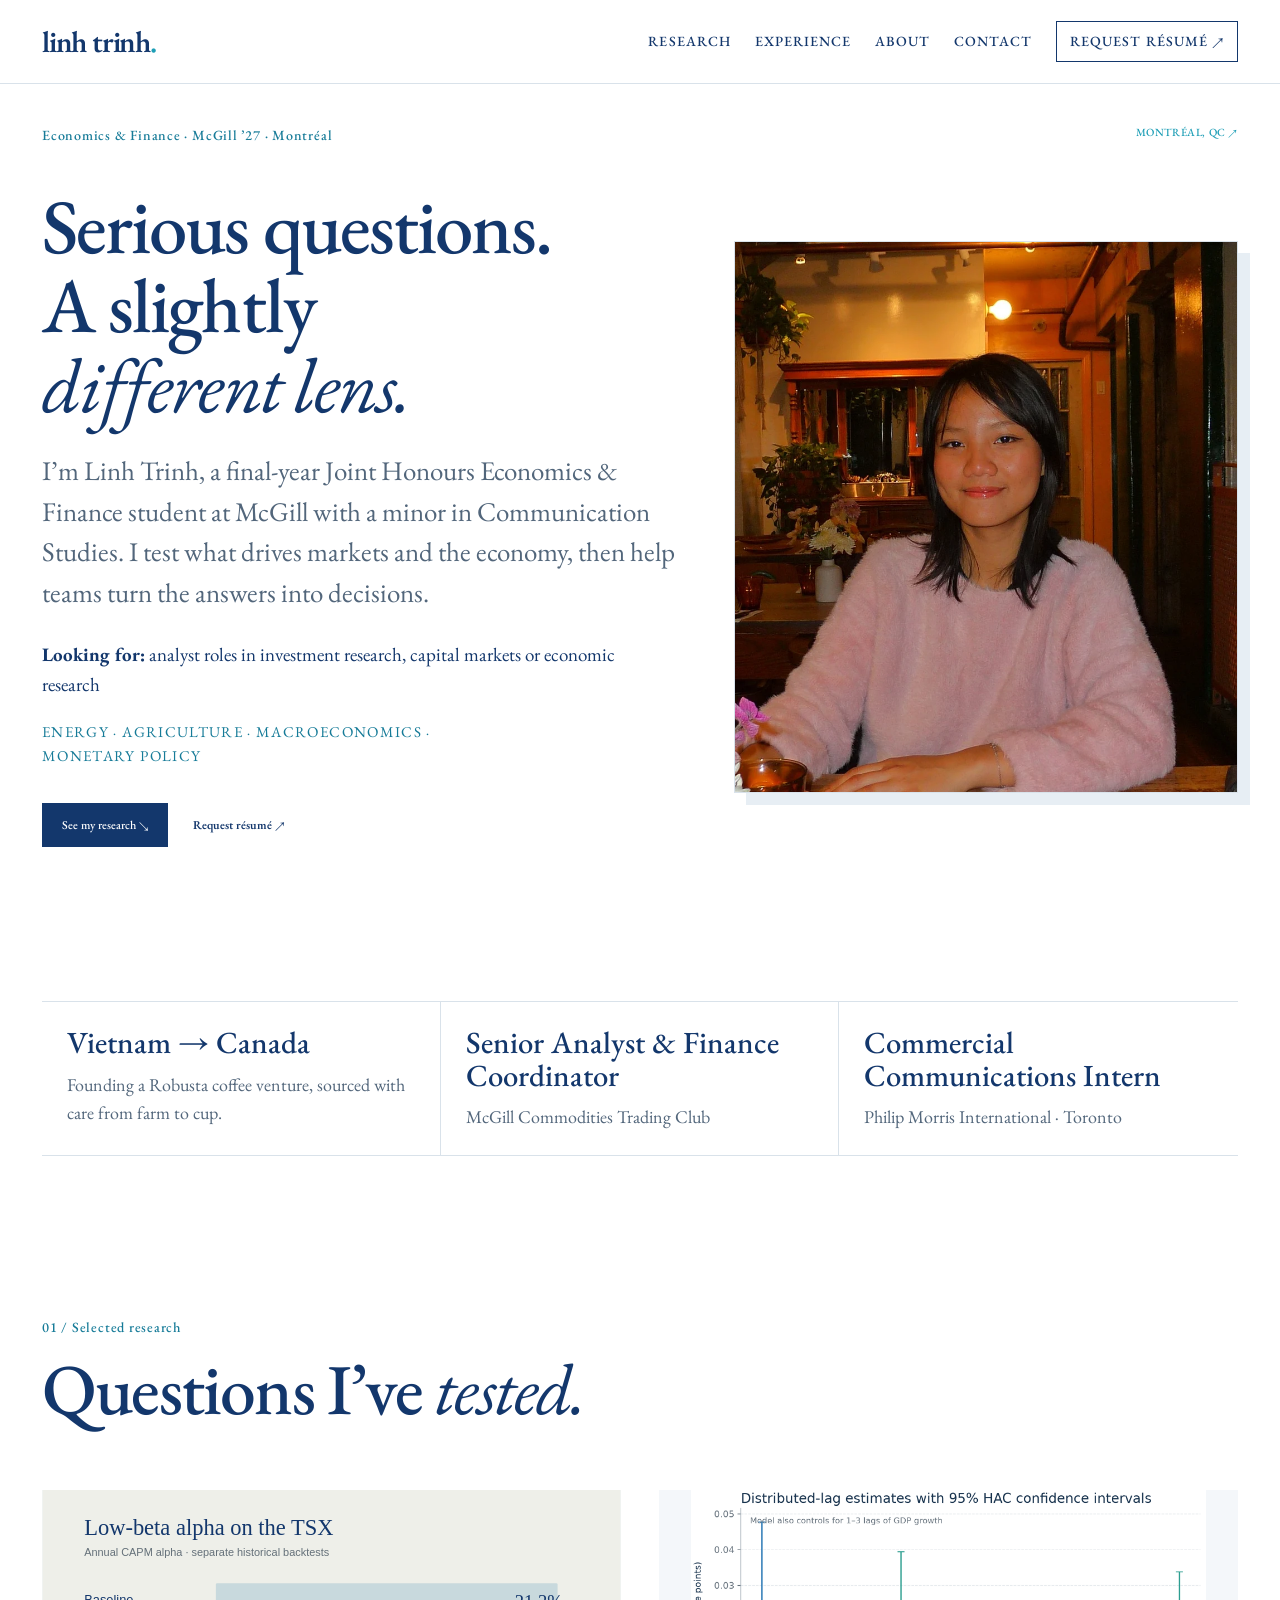
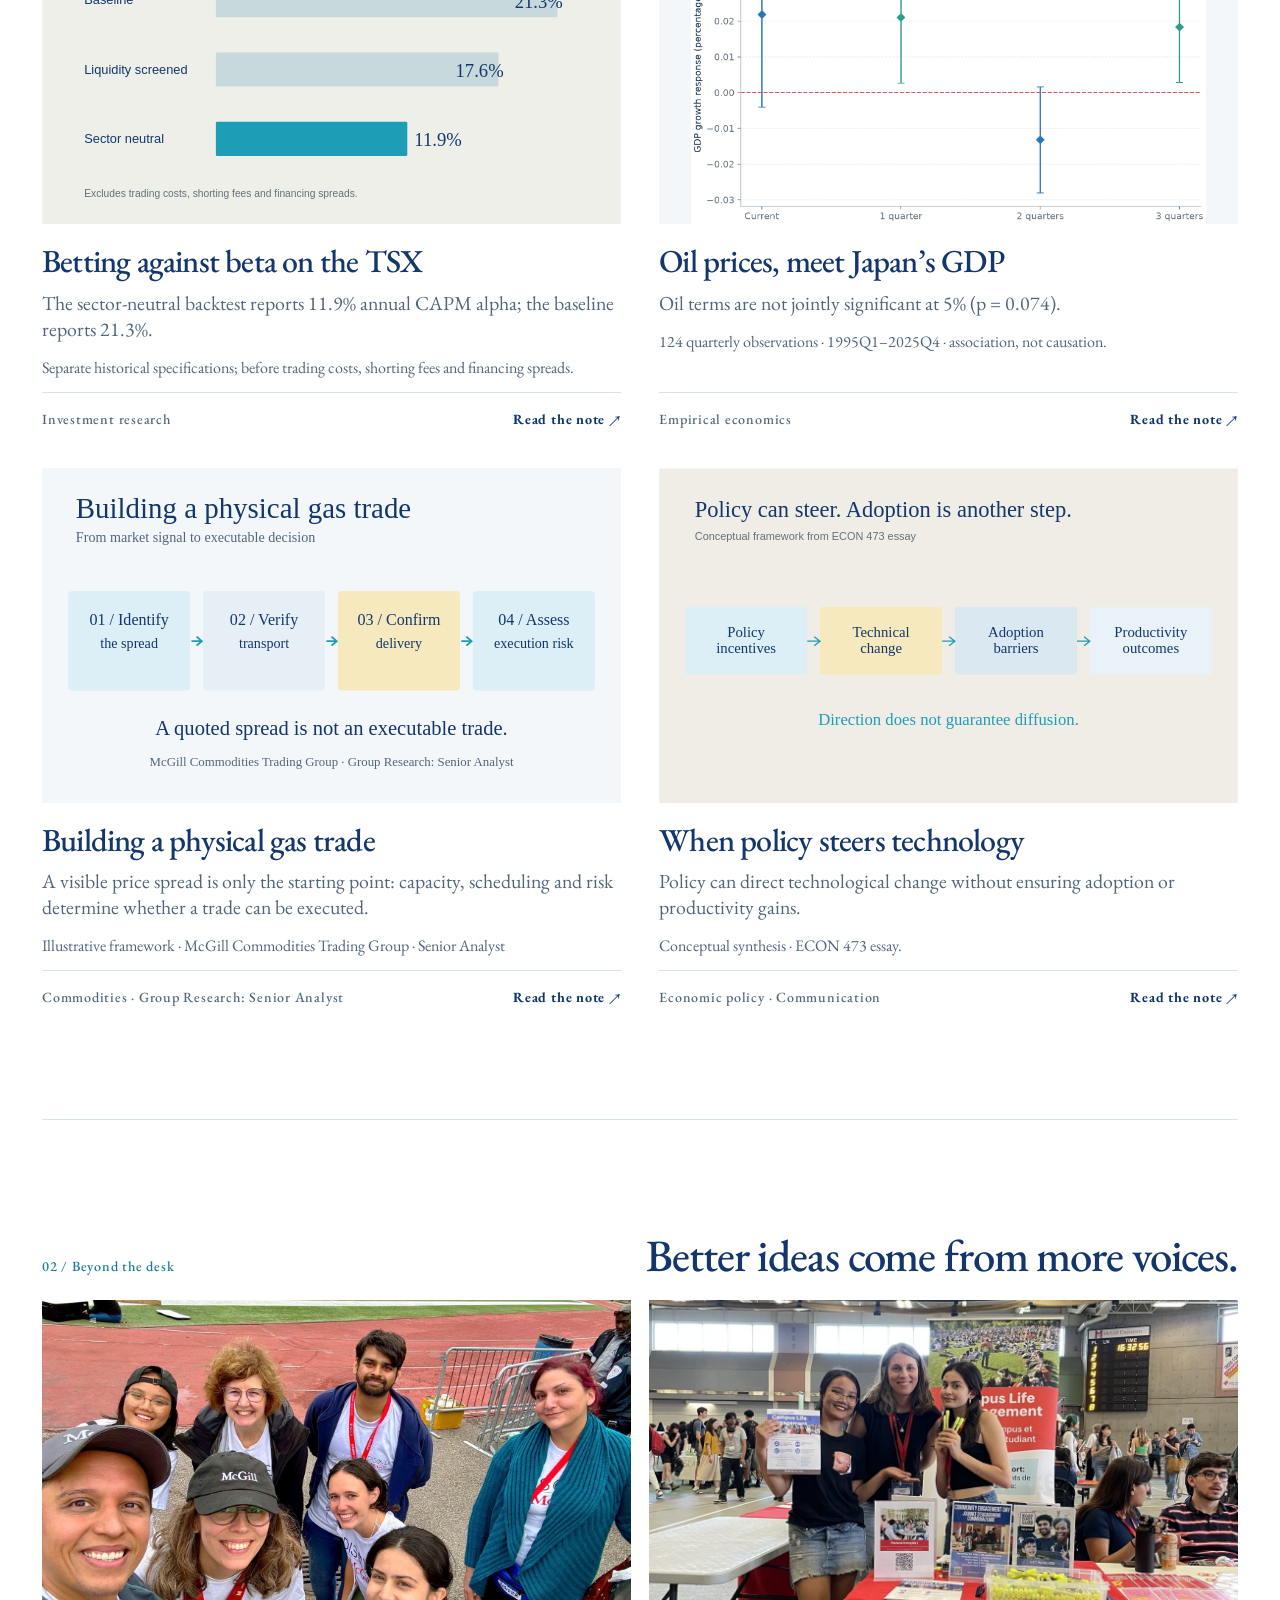
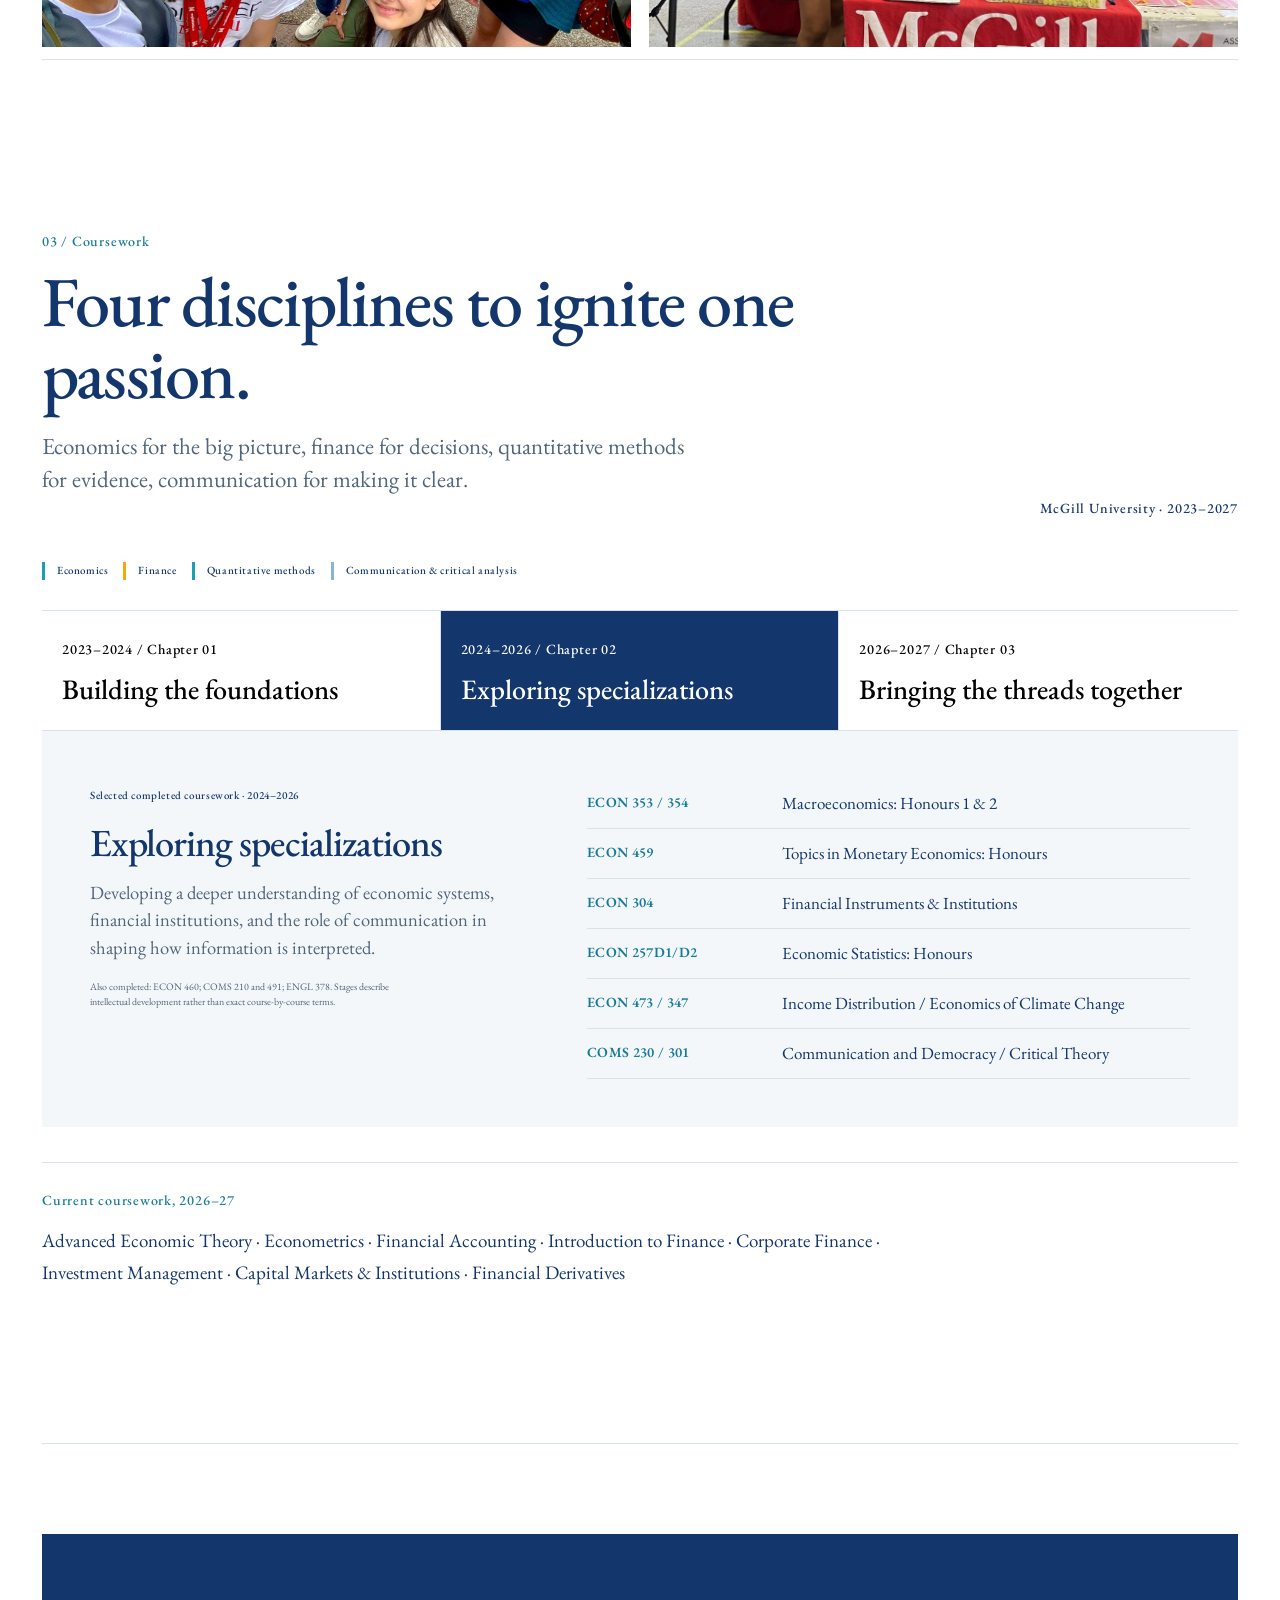
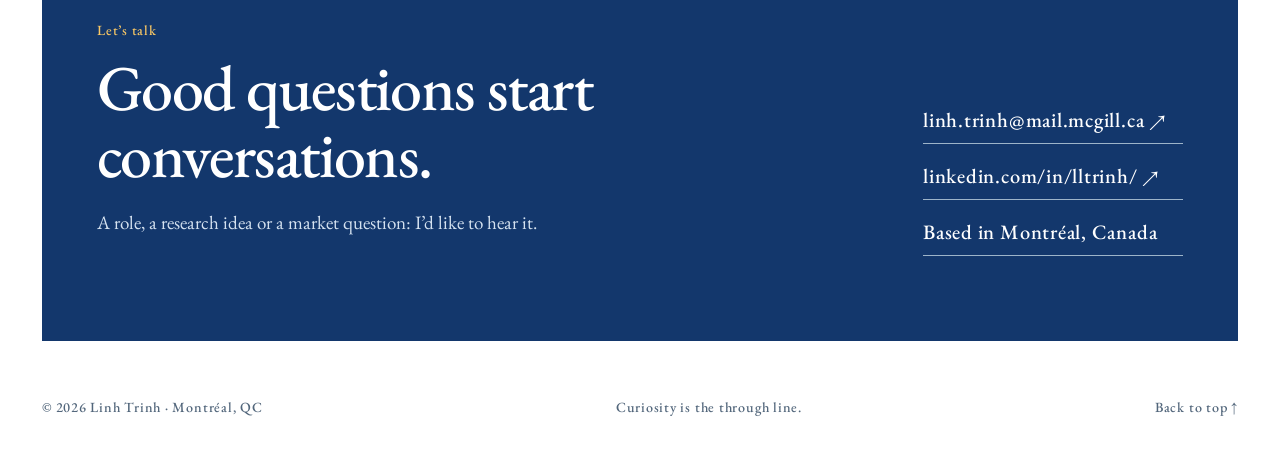
==== index.html @ ffd3d834 "Add files via upload" ====
<!DOCTYPE html>

<html lang="en"><head><link href="https://fonts.googleapis.com" rel="preconnect"/><link crossorigin="" href="https://fonts.gstatic.com" rel="preconnect"/><link href="https://fonts.googleapis.com/css2?family=EB+Garamond:ital,wght@0,400;0,500;0,600;0,700;1,400;1,500;1,600&amp;display=swap" rel="stylesheet"/><meta charset="utf-8"/><meta content="width=device-width,initial-scale=1" name="viewport"/><title>Economics, finance &amp; a different lens · Linh Trinh</title><meta content="Linh Trinh’s research fieldbook: economics, investment research, quantitative analysis, and communication. McGill University, Montréal." name="description"/><meta content="#ffffff" name="theme-color"/><meta content="Economics, finance &amp; a different lens · Linh Trinh" property="og:title"/><meta content="Linh Trinh’s research fieldbook: economics, investment research, quantitative analysis, and communication. McGill University, Montréal." property="og:description"/><meta content="website" property="og:type"/><link href="assets/favicon.svg" rel="icon" type="image/svg+xml"/><link href="style.css" rel="stylesheet"/><script defer="" src="app.js"></script></head><body><a class="skip" href="#main">Skip to content</a><header class="site-header"><nav aria-label="Main navigation" class="wrap nav"><a aria-label="Linh Trinh home" class="wordmark" href="./">linh trinh<span></span></a><button aria-controls="navlinks" aria-expanded="false" class="menu-toggle">Menu +</button><div class="navlinks" id="navlinks"><a href="#research">Research</a><a href="#people">Experience</a><a href="#coursework">About</a><a href="#contact">Contact</a><a class="nav-resume" href="mailto:linh.trinh@mail.mcgill.ca?subject=Resume%20request">Request résumé ↗</a></div></nav></header><main id="main"><section aria-labelledby="hero-title" class="wrap hero"><div class="hero-topline"><span class="eyebrow">Economics &amp; Finance · McGill ’27 · Montréal</span><span class="place">MONTRÉAL, QC ↗</span></div><div class="hero-grid"><div><h1 id="hero-title">Serious questions.<br/>A slightly<br/><em>different lens.</em></h1><p class="hero-copy">I’m Linh Trinh, a final-year Joint Honours Economics &amp; Finance student at McGill with a minor in Communication Studies. I test what drives markets and the economy, then help teams turn the answers into decisions.</p><p class="hero-target"><strong>Looking for:</strong> analyst roles in investment research, capital markets or economic research</p><p class="hero-focus">Energy · Agriculture · Macroeconomics · Monetary policy</p><div class="hero-actions"><a class="button" href="#research">See my research ↘</a><a class="text-link" href="mailto:linh.trinh@mail.mcgill.ca?subject=Resume%20request">Request résumé ↗</a></div></div><div aria-label="Portrait photograph of Linh Trinh" class="hero-right"><img alt="Linh Trinh seated in a warmly lit café" decoding="async" loading="eager" src="assets/linh-portrait.webp"/></div></div></section><section aria-label="Selected highlights" class="wrap proof-strip"><div><strong>Vietnam → Canada</strong><span>Founding a Robusta coffee venture, sourced with care from farm to cup.</span></div><div><strong>Senior Analyst &amp; Finance Coordinator</strong><span>McGill Commodities Trading Club</span></div><div><strong>Commercial Communications Intern</strong><span>Philip Morris International · Toronto</span></div></section>
<section aria-labelledby="research-title" class="wrap section" id="research"><div class="section-heading"><div><p class="section-number">01 / Selected research</p><h2 id="research-title">Questions I’ve <em>tested.</em></h2></div></div><div class="research-grid"><article class="research-card"><div class="card-art art-beta"><img alt="Betting against beta on the TSX — visual research summary" loading="lazy" src="assets/beta-summary.svg"/></div><div class="card-body"><h3>Betting against beta on the TSX</h3><p>The sector-neutral backtest reports 11.9% annual CAPM alpha; the baseline reports 21.3%.</p><p class="card-disclaimer">Separate historical specifications; before trading costs, shorting fees and financing spreads.</p><div class="card-bottom"><span>Investment research</span><a aria-label="Read the note: Betting against beta on the TSX" href="research/betting-against-beta.html">Read the note ↗</a></div></div></article><article class="research-card"><div class="card-art art-oil"><img alt="Oil prices, meet Japan’s GDP — visual research summary" loading="lazy" src="assets/oil-lag-coefficients.png"/></div><div class="card-body"><h3>Oil prices, meet Japan’s GDP</h3><p>Oil terms are not jointly significant at 5% (p = 0.074).</p><p class="card-disclaimer">124 quarterly observations · 1995Q1–2025Q4 · association, not causation.</p><div class="card-bottom"><span>Empirical economics</span><a aria-label="Read the note: Oil prices, meet Japan’s GDP" href="research/oil-and-japan.html">Read the note ↗</a></div></div></article><article class="research-card"><div class="card-art art-gas"><img alt="Anonymized workflow for evaluating a physical natural gas trade, without disclosing trading locations" loading="lazy" src="assets/gas-summary.svg"/></div><div class="card-body"><h3>Building a physical gas trade</h3><p>A visible price spread is only the starting point: capacity, scheduling and risk determine whether a trade can be executed.</p><p class="card-disclaimer">Illustrative framework · McGill Commodities Trading Group · Senior Analyst</p><div class="card-bottom"><span>Commodities · Group Research: Senior Analyst</span><a aria-label="Read the note: The geography of a gas trade" href="research/natural-gas.html">Read the note ↗</a></div></div></article><article class="research-card"><div class="card-art art-policy"><img alt="When policy steers technology — visual research summary" loading="lazy" src="assets/policy-summary.svg"/></div><div class="card-body"><h3>When policy steers technology</h3><p>Policy can direct technological change without ensuring adoption or productivity gains.</p><p class="card-disclaimer">Conceptual synthesis · ECON 473 essay.</p><div class="card-bottom"><span>Economic policy · Communication</span><a aria-label="Read the note: When policy steers technology" href="research/policy-and-technology.html">Read the note ↗</a></div></div></article></div></section><section aria-label="Working with people" class="wrap people-section" id="people"><div class="people-heading"><span class="section-number">02 / Beyond the desk</span><h2>Better ideas come from more voices.</h2></div><div aria-label="Collaborative work photo gallery" class="people-photos"><figure class="photo-slot"><img alt="Group photo at a McGill outdoor community event" loading="lazy" onerror="this.style.display='none';this.nextElementSibling.style.display='flex'" src="assets/CLE_1.jpg"/><span class="photo-fallback">Add CLE_1.jpg</span><figcaption>McGill Orientation, with program directors, 2025–2026</figcaption></figure><figure class="photo-slot"><img alt="Team at a McGill campus life engagement booth" loading="lazy" onerror="this.style.display='none';this.nextElementSibling.style.display='flex'" src="assets/CLE_2.jpg"/><span class="photo-fallback">Add CLE_2.jpg</span><figcaption>Representatives for McGill Student Services, Fair, 2025–2026</figcaption></figure></div></section>
<section aria-labelledby="journey-title" class="wrap section journey" id="coursework"><div class="section-heading"><div><p class="section-number">03 / Coursework</p><h2 id="journey-title">Four disciplines to ignite one passion.</h2><p class="section-intro">Economics for the big picture, finance for decisions, quantitative methods for evidence, communication for making it clear.</p></div><span class="mono">McGill University · 2023–2027</span></div><div aria-label="Four subject categories" class="legend"><span>Economics</span><span>Finance</span><span>Quantitative methods</span><span>Communication &amp; critical analysis</span></div><div aria-label="Academic stages" class="timeline-tabs" role="tablist"><button aria-controls="stage-panel" aria-selected="false" class="stage-tab" data-stage="0" id="stage-0" role="tab" tabindex="-1"><span class="mono">2023–2024 / Chapter 01</span><strong>Building the foundations</strong></button><button aria-controls="stage-panel" aria-selected="true" class="stage-tab" data-stage="1" id="stage-1" role="tab" tabindex="0"><span class="mono">2024–2026 / Chapter 02</span><strong>Exploring specializations</strong></button><button aria-controls="stage-panel" aria-selected="false" class="stage-tab" data-stage="2" id="stage-2" role="tab" tabindex="-1"><span class="mono">2026–2027 / Chapter 03</span><strong>Bringing the threads together</strong></button></div><div aria-labelledby="stage-1" class="stage-panel" id="stage-panel" role="tabpanel" tabindex="0"></div><div class="current-coursework"><p class="section-number">Current coursework, 2026–27</p><p>Advanced Economic Theory · Econometrics · Financial Accounting · Introduction to Finance · Corporate Finance · Investment Management · Capital Markets &amp; Institutions · Financial Derivatives</p></div></section>
<section aria-labelledby="contact-title" class="wrap contact" id="contact"><p class="section-number">Let’s talk</p><div class="contact-grid"><div><h2 id="contact-title">Good questions start conversations.</h2><p>A role, a research idea or a market question: I’d like to hear it.</p></div><div class="contact-links"><a href="mailto:linh.trinh@mail.mcgill.ca">linh.trinh@mail.mcgill.ca ↗</a><a href="https://www.linkedin.com/in/lltrinh/" rel="noopener noreferrer" target="_blank">linkedin.com/in/lltrinh/ ↗</a><span class="location-note">Based in Montréal, Canada</span></div></div></section></main><footer class="wrap footer"><span>© 2026 Linh Trinh · Montréal, QC</span><span>Curiosity is the through line.</span><a href="#main">Back to top ↑</a></footer></body></html>
---- style.css ----
@import url('https://fonts.googleapis.com/css2?family=DM+Mono:wght@400;500&family=DM+Sans:wght@400;500;600;700&family=EB+Garamond:ital,wght@0,400;0,500;0,600;0,700;1,400;1,500&display=swap');
:root{--paper:#ffffff;--ink:#13376c;--rust:#1d9eb6;--muted:#52667b;--line:#d9e2ea;--serif:'EB Garamond',Georgia,serif;--sans:'DM Sans',Arial,sans-serif;--mono:'DM Mono',monospace}*{box-sizing:border-box}html{scroll-behavior:smooth}body{margin:0;background:var(--paper);color:var(--ink);font:19px/1.5 var(--serif)}a{color:inherit}button{font:inherit}button,a{ -webkit-tap-highlight-color:transparent}a:focus-visible,button:focus-visible{outline:3px solid var(--rust);outline-offset:4px}h1,h2,h3,p{margin-top:0}h1,h2,h3{font-family:var(--serif);font-weight:500;line-height:1.04;letter-spacing:-.025em}h1{font-size:clamp(4.2rem,8vw,8.8rem);margin-bottom:25px}h2{font-size:clamp(3rem,5.6vw,5.8rem);margin-bottom:20px}h3{font-size:clamp(1.65rem,2.6vw,2.45rem)}em{font-weight:400}p{max-width:68ch}.wrap{width:min(1250px,calc(100% - 84px));margin-inline:auto}.skip,.sr-only{position:absolute;width:1px;height:1px;overflow:hidden;clip:rect(0,0,0,0);white-space:nowrap}.skip:focus{position:fixed;top:10px;left:10px;width:auto;height:auto;clip:auto;z-index:100;background:white;padding:10px}.site-header{border-bottom:1px solid var(--line);position:relative;z-index:10;background:var(--paper)}.nav{display:flex;justify-content:space-between;align-items:center;min-height:83px;gap:20px}.wordmark{text-decoration:none;font:600 30px var(--serif);letter-spacing:-.04em;white-space:nowrap}.wordmark span:after{content:'.';color:var(--rust)}.navlinks{display:flex;align-items:center;gap:24px}.navlinks a,.menu-toggle,.nav-resume{font:500 11px/1.4 var(--sans);text-decoration:none;letter-spacing:.075em;text-transform:uppercase}.navlinks a:hover,.text-link:hover,.card-bottom a:hover{color:var(--rust)}.nav-resume{border:1px solid var(--ink);padding:10px 13px}.menu-toggle{display:none;border:0;background:none;cursor:pointer}.hero{padding-top:40px}.hero-topline,.subject-strip,.sheet-head,.sheet-foot,.card-bottom,.section-heading,.contact-grid,.footer{display:flex;justify-content:space-between;gap:25px}.hero-topline,.subject-strip,.eyebrow,.place,.section-number,.mono,.margin-note,.annotation,.sheet-head,.sheet-foot,.card-number,.tag,.card-bottom,.filter,.status,.course-code,.legend,.experience-item time,.role,.interest-list,.contact-links,.footer,.small{font:500 11px/1.6 var(--sans);letter-spacing:.055em}.eyebrow,.place,.section-number,.tag{color:var(--rust)}.live-dot{display:inline-block;width:7px;height:7px;border-radius:50%;background:var(--rust);margin-right:7px}.hero-grid{display:grid;grid-template-columns:1.1fr .9fr;gap:6%;align-items:center;min-height:620px;padding:40px 0 65px}.hero-copy{font-size:clamp(21px,2.3vw,27px);max-width:520px;color:var(--muted)}.hero-copy strong{color:var(--ink);font-weight:600}.hero-actions{display:flex;gap:25px;align-items:center;flex-wrap:wrap;margin-top:35px}.button{display:inline-flex;align-items:center;gap:25px;padding:13px 19px;background:var(--ink);color:white;text-decoration:none;font:500 12px var(--sans);border:1px solid var(--ink)}.button:hover{background:var(--rust);border-color:var(--rust)}.text-link{font:600 12px var(--sans);text-decoration:none}.hero-art{position:relative;min-height:480px;padding:65px 15px 20px}.graph-paper{position:absolute;inset:10px 0;background-image:linear-gradient(#13376c10 1px,transparent 1px),linear-gradient(90deg,#13376c10 1px,transparent 1px);background-size:24px 24px;transform:rotate(-2deg)}.field-sheet{position:relative;background:#f4f7fa;border:1px solid var(--ink);box-shadow:14px 16px 0 #d9e2ea;padding:25px 25px 10px;transform:rotate(2deg)}.field-sheet h2{font-size:clamp(2.5rem,4vw,4.8rem);margin:28px 0 12px}.field-sheet h2 sup{color:var(--rust)}.field-sheet svg{width:100%;height:auto}.sheet-foot{margin-top:12px;border-top:1px solid var(--line);padding-top:12px;font-size:9px}.annotation{position:absolute;top:13px;left:3%;color:var(--rust);transform:rotate(-7deg)}.circle-note{position:absolute;bottom:0;right:-16px;width:105px;height:105px;border:1px solid var(--rust);border-radius:50%;display:grid;place-items:center;text-align:center;transform:rotate(12deg);font:italic 16px/1.1 var(--serif);background:var(--paper)}.star{position:absolute;top:26px;right:10px;color:var(--rust);font-size:35px}.subject-strip{border-top:1px solid var(--line);border-bottom:1px solid var(--line);padding:18px 0;flex-wrap:wrap;text-transform:uppercase;color:var(--muted)}.section{padding-top:120px;padding-bottom:110px;border-bottom:1px solid var(--line);scroll-margin-top:40px}.section-heading{align-items:end;margin-bottom:43px}.section-intro{font-size:23px;color:var(--muted)}.margin-note{font-style:italic;transform:rotate(-5deg);color:var(--rust);align-self:center}.filters{display:flex;gap:10px;flex-wrap:wrap;margin:0 0 30px}.filter{border:1px solid var(--line);background:transparent;padding:9px 13px;cursor:pointer;color:var(--ink)}.filter[aria-pressed=true],.filter:hover{background:var(--ink);border-color:var(--ink);color:white}.filter span{opacity:.6}.research-grid{display:grid;grid-template-columns:repeat(2,minmax(0,1fr));gap:35px 25px}.research-card{border-top:1px solid var(--ink);padding-top:12px}.research-card[hidden]{display:none}.card-art{height:225px;padding:14px 18px;background:#e9f1f6;display:flex;flex-direction:column;justify-content:space-between;overflow:hidden}.card-art svg{width:100%;height:160px}.art-beta{background:#e5f1f7}.art-oil{background:#e9f3f5}.art-gas{background:#edf2f7}.art-policy{background:#f3f5f8}.card-body{padding:22px 3px}.card-body h3{margin:12px 0}.card-body p{color:var(--muted);font-size:19px}.card-bottom{border-top:1px solid var(--line);padding-top:15px;align-items:center;color:var(--muted)}.card-bottom a{text-decoration:none;color:var(--ink);font-weight:700}.journey .legend{display:flex;flex-wrap:wrap;gap:15px;margin-bottom:30px}.legend span{padding-left:12px;border-left:3px solid var(--rust)}.legend span:nth-child(2){border-color:#f8a60d}.legend span:nth-child(3){border-color:#1d9eb6}.legend span:nth-child(4){border-color:#86b6d3}.timeline-tabs{display:grid;grid-template-columns:repeat(3,1fr);border-top:1px solid var(--line);border-bottom:1px solid var(--line)}.stage-tab{text-align:left;border:0;border-right:1px solid var(--line);background:transparent;padding:25px 20px;cursor:pointer}.stage-tab:last-child{border-right:0}.stage-tab strong{display:block;font:500 27px/1.05 var(--serif);margin-top:12px}.stage-tab[aria-selected=true]{background:var(--ink);color:white}.stage-panel{display:grid;grid-template-columns:.9fr 1.1fr;gap:55px;padding:50px 20px;background:#f4f7fa;min-height:340px}.stage-panel h3{font-size:42px;margin:15px 0}.stage-panel p{color:var(--muted)}.course-list{list-style:none;margin:0;padding:0}.course-list li{display:grid;grid-template-columns:125px 1fr;gap:15px;padding:12px 0;border-bottom:1px solid var(--line);font-size:17px}.course-code{color:var(--rust)}.network-block{display:grid;grid-template-columns:1fr 1fr;gap:40px;align-items:center;margin-top:75px}.network{position:relative;aspect-ratio:500/310}.network svg{position:absolute;inset:0;width:100%;height:100%}.node{position:absolute;width:32%;height:27%;border-radius:50%;border:1px solid var(--ink);background:#e5e8e2;cursor:pointer;font:500 clamp(13px,1.6vw,20px) var(--serif);line-height:1.1}.node:nth-of-type(1){left:9%;top:12%;background:#dceef6}.node:nth-of-type(2){right:9%;top:12%;background:#f6e9bd}.node:nth-of-type(3){left:9%;bottom:10%;background:#e9f2f8}.node:nth-of-type(4){right:9%;bottom:10%;background:#d9e8f1}.node[aria-pressed=true]{outline:3px solid var(--rust);outline-offset:3px}.network-detail{border-top:1px solid var(--ink);padding-top:22px}.network-detail h3{font-size:38px;margin:18px 0}.network-detail p{font-size:19px}.network-detail .small{font-size:12px;color:var(--muted)}.about-title{display:flex;justify-content:space-between}.asterisk{font-size:100px;color:var(--rust)}.about-copy{max-width:760px;margin-left:auto;font-size:25px}.about-copy p:first-child{font-size:34px}.interest-list{display:flex;flex-wrap:wrap;gap:9px;margin-top:28px}.interest-list span{border:1px solid var(--line);padding:9px 12px}.experience-list{border-top:1px solid var(--ink)}.experience-item{display:grid;grid-template-columns:170px 1fr 1.3fr;gap:25px;padding:26px 0;border-bottom:1px solid var(--line)}.experience-item h3{font-size:28px;margin-bottom:7px}.experience-item .description{font-size:18px;color:var(--muted)}.role{color:var(--rust)}.contact{background:var(--ink);color:white;padding:85px 55px;margin-top:90px;margin-bottom:55px;scroll-margin-top:25px}.contact .section-number{color:#f8c765}.contact-grid{align-items:end}.contact h2{font-size:clamp(3rem,5vw,5rem)}.contact p{color:#d5e2f0}.contact-links{display:flex;flex-direction:column;gap:18px;min-width:260px}.contact-links a{color:white;text-decoration:none;border-bottom:1px solid #9db4c9;padding-bottom:8px}.footer{padding-bottom:40px;flex-wrap:wrap;color:var(--muted)}.footer a{text-decoration:none}.project-hero{padding-top:90px;padding-bottom:100px;min-height:60vh}.project-hero h1{font-size:clamp(4rem,8vw,7rem)}.project-hero>p{font-size:24px;color:var(--muted)}.project-layout{display:grid;grid-template-columns:1.5fr .7fr;gap:65px;margin:50px 0 100px}.project-layout h2{font-size:40px}.project-layout p,.project-layout li{font-size:21px}.project-sidebar{border-top:1px solid var(--ink);padding-top:20px}.project-sidebar p{font-size:16px}.notice{padding:20px;border-left:3px solid var(--rust);background:#eeeae3}.project-hero .section-number{font-size:12px}
@media(max-width:900px){.wrap{width:min(100% - 42px,1250px)}.navlinks{gap:12px}.navlinks a{font-size:10px}.hero-grid{gap:25px;min-height:0}.hero-art{min-height:370px}.section{padding-top:85px;padding-bottom:75px}.experience-item{grid-template-columns:120px 1fr}.experience-item .description{grid-column:2}.network-block{gap:15px}}@media(max-width:680px){body{font-size:18px}.wrap{width:calc(100% - 36px)}.nav{min-height:66px}.menu-toggle{display:block}.navlinks{display:none;position:absolute;top:66px;left:0;right:0;padding:25px 18px;background:var(--paper);border-bottom:1px solid var(--line);flex-direction:column;align-items:stretch;gap:20px}.navlinks.open{display:flex}.navlinks a{font-size:12px}.hero-topline{align-items:center}.place{display:none}.hero-grid,.stage-panel,.network-block,.project-layout{grid-template-columns:1fr}.hero-grid{padding:50px 0 25px}.hero-art{min-height:0;padding:35px 15px 45px}.circle-note{right:0}.subject-strip{gap:7px;flex-direction:column}.section{padding:72px 0}.section-heading{display:block}.margin-note{display:none}.research-grid{grid-template-columns:1fr;gap:20px}.card-art{height:190px}.timeline-tabs{grid-template-columns:1fr}.stage-tab{border-right:0;border-bottom:1px solid var(--line);padding:18px}.stage-tab strong{font-size:23px}.stage-panel{padding:25px 18px;gap:10px}.course-list li{grid-template-columns:100px 1fr}.network-block{gap:20px}.network{max-width:460px;width:100%;margin:auto}.node{font-size:15px}.about-copy{font-size:20px}.about-copy p:first-child{font-size:28px}.asterisk{font-size:50px}.experience-item{grid-template-columns:1fr;gap:4px}.experience-item .description{grid-column:1}.contact{padding:40px 25px;margin-top:55px}.contact-grid{display:block}.contact-links{margin-top:30px}.footer{gap:10px;flex-direction:column}h1{font-size:clamp(3.7rem,15vw,6rem)}h2{font-size:clamp(2.7rem,11vw,4.5rem)}}@media(prefers-reduced-motion:reduce){html{scroll-behavior:auto}*,*:before,*:after{animation-duration:.01ms!important;transition-duration:.01ms!important}}

/* Visual-first 2026 refresh */
.hero-grid{grid-template-columns:1.05fr .95fr;min-height:540px}.hero-visual{min-height:0;display:flex;align-items:center;justify-content:center;padding:25px;background:#f4f7fa;border:1px solid var(--line)}.hero-network{display:block;width:100%;max-width:550px;filter:drop-shadow(0 8px 15px #13376c12)}.hero-copy{max-width:530px}.people-section{padding:62px 0 12px;border-bottom:1px solid var(--line)}.people-heading{display:flex;justify-content:space-between;align-items:baseline;gap:20px}.people-heading h2{font-size:clamp(2rem,3.5vw,3.7rem);margin:0 0 22px}.people-photos{display:grid;grid-template-columns:1fr 1fr;gap:18px}.photo-slot{position:relative;margin:0;background:#e8eef4;aspect-ratio:1.7;overflow:hidden}.photo-slot img{width:100%;height:100%;object-fit:cover;display:block;transition:transform .6s}.photo-slot:hover img{transform:scale(1.04)}.photo-fallback{display:none;position:absolute;inset:0;align-items:center;justify-content:center;color:#71777a;font:500 12px var(--sans);letter-spacing:.06em;border:1px dashed #c0c0b8}.research-grid{gap:45px 24px}.research-card{border-top:0;padding-top:0}.card-art{height:clamp(240px,28vw,345px);padding:22px}.card-art svg{height:80%;max-height:none}.card-body{padding:17px 0}.card-body h3{font-size:clamp(2rem,3vw,3rem);margin:7px 0 9px}.card-body p{font-size:18px;margin-bottom:17px}.card-bottom{font-size:11px}.about{padding-bottom:70px}.about-title{align-items:center}.team-line{font-size:clamp(2rem,3.6vw,4.1rem)!important;line-height:1.1;max-width:670px}.location-note{color:#d5e2f0;padding:9px 0;font:500 13px var(--sans)}.network-detail .small{font-size:14px}.section-heading .margin-note{display:none}.section-heading h2{max-width:850px}.research-card:hover .card-art svg{transform:scale(1.025)}.card-art svg{transition:transform .5s ease}@media(max-width:680px){.hero-grid{grid-template-columns:1fr;min-height:0}.hero-visual{padding:15px}.people-heading{display:block}.people-photos{grid-template-columns:1fr;gap:10px}.photo-slot{aspect-ratio:1.6}.card-art{height:230px}.about-title h2{font-size:clamp(3rem,11vw,5rem)}}

.project-feature{height:clamp(280px,40vw,550px);margin-bottom:40px}.project-feature svg{height:85%}.project-hero{padding-bottom:50px}.project-layout{margin-top:35px}.project-layout article{max-width:800px}.project-layout h2{margin-top:30px}

/* November refinements: readable coursework and calm diagram */
.journey .section-heading{display:flex;align-items:end;justify-content:space-between;gap:2rem}
.journey .section-heading h2{font-size:clamp(3rem,5.5vw,5.8rem);line-height:1.02}
.journey .section-intro{max-width:650px;line-height:1.45;margin-top:20px}
.timeline-tabs{gap:0;align-items:stretch}
.stage-tab{min-width:0;padding:24px 20px;line-height:1.35}
.stage-tab strong{font-size:clamp(1.35rem,2.2vw,1.85rem);line-height:1.18}
.stage-panel{grid-template-columns:minmax(0,.85fr) minmax(0,1.15fr);gap:clamp(22px,4vw,55px);padding:clamp(25px,4vw,48px);align-items:start;min-height:0}
.stage-panel>div,.stage-panel .course-list{min-width:0}
.stage-panel h3{font-size:clamp(2rem,3vw,3.2rem);line-height:1.08}
.stage-panel p{font-size:clamp(1.05rem,1.45vw,1.3rem);line-height:1.48}
.course-list li{grid-template-columns:minmax(95px,30%) minmax(0,1fr);gap:14px;align-items:start;line-height:1.35;padding:13px 0;overflow-wrap:anywhere}
.course-code{font:600 12px/1.45 var(--sans);letter-spacing:.025em}
.node[aria-pressed=true]{outline:none;box-shadow:none;border-color:var(--ink)}
.network-detail h3{font-size:clamp(2.2rem,4vw,4rem);line-height:1.1}
.network-detail p{font-size:clamp(1.5rem,2.3vw,2.4rem);line-height:1.28}
.location-note{display:block;font:inherit;color:white;text-decoration:none;border-bottom:1px solid #9db4c9;padding:0 0 8px;font-size:inherit;line-height:inherit}
.contact-links>a,.contact-links>.location-note{font-family:var(--serif);font-size:clamp(17px,1.6vw,21px);line-height:1.35;min-height:38px}
@media(max-width:680px){.journey .section-heading{display:block}.stage-panel{grid-template-columns:1fr;padding:25px 18px}.course-list li{grid-template-columns:minmax(85px,30%) minmax(0,1fr)}.stage-tab{padding:18px}.contact-links>a,.contact-links>.location-note{font-size:19px}}

/* Research-first editorial v3 */
.hero-grid{grid-template-columns:minmax(0,1fr)!important;max-width:980px}.hero{padding-bottom:clamp(40px,7vw,96px)}.hero h1{max-width:950px}.hero-copy{max-width:790px}.hero-target,.hero-focus{font-family:Arial,sans-serif;font-size:clamp(13px,1.2vw,16px);line-height:1.6;color:#13376c;margin-top:12px}.hero-focus{color:#167b98;text-transform:uppercase;letter-spacing:.09em;font-size:12px}.proof-strip{display:grid;grid-template-columns:repeat(3,minmax(0,1fr));border-top:1px solid #d9e2ea;border-bottom:1px solid #d9e2ea;margin-bottom:40px}.proof-strip>div{padding:24px 25px;border-right:1px solid #d9e2ea;display:flex;flex-direction:column;gap:12px}.proof-strip>div:last-child{border-right:0}.proof-strip strong{font-family:'EB Garamond',Georgia,serif;font-size:clamp(25px,2.4vw,39px);font-weight:500;line-height:1.05}.proof-strip span{font-family:Arial,sans-serif;font-size:12px;line-height:1.55;color:#52667b}.people-section{margin-top:50px;margin-bottom:50px}.people-photos figure{margin:0}.people-photos figcaption{font-family:Arial,sans-serif;font-size:12px;line-height:1.5;padding:12px 0;color:#52667b}.current-coursework{border-top:1px solid #d9e2ea;margin-top:35px;padding:26px 0}.current-coursework p:last-child{max-width:900px;font-size:19px;line-height:1.65}.verified-finding{border-left:3px solid #1d9eb6;padding:12px 20px;margin:28px 0;background:#f2f7fa}.verified-finding h3{font-size:27px;margin:0 0 8px}.verified-finding p{line-height:1.55;margin:0}.research-card .card-body>p{min-height:0}.research-card .card-art{min-height:180px}.contact-grid p{max-width:440px}@media(max-width:700px){.proof-strip{grid-template-columns:1fr}.proof-strip>div{border-right:0;border-bottom:1px solid #d9e2ea;padding:18px 0}.proof-strip>div:last-child{border-bottom:0}.hero-grid{display:block!important}.hero-target,.hero-focus{font-size:13px}.people-photos{grid-template-columns:1fr!important}}

/* Visual research gallery: original graphics and one approved figure only */
.research-grid{display:grid;grid-template-columns:repeat(2,minmax(0,1fr));gap:clamp(26px,3vw,48px)}
.research-card{min-width:0;display:flex;flex-direction:column;background:transparent;box-shadow:none}
.research-card .card-art{height:auto!important;aspect-ratio:900/520;min-height:0;overflow:hidden;background:#eaf2f7;padding:0}
.research-card .card-art img{width:100%;height:100%;display:block;object-fit:contain}
.research-card .card-body{display:flex;flex:1;flex-direction:column;padding:20px 0 0}
.research-card .card-body h3{font-family:var(--serif);font-size:clamp(28px,2.5vw,39px);line-height:1.08;margin:0 0 12px}
.research-card .card-body>p{font-family:var(--serif);font-size:clamp(19px,1.55vw,24px);line-height:1.3;margin:0 0 13px}
.research-card .card-bottom{margin-top:auto}
.card-disclaimer{font:12px/1.5 var(--sans)!important;color:var(--muted);margin:0 0 12px!important}
.visual-case{padding:60px 0 115px;max-width:1120px}.visual-case h1{font:500 clamp(54px,7vw,105px)/.97 var(--serif);max-width:980px;margin:18px 0 22px}.case-lead{font:400 clamp(25px,3vw,40px)/1.2 var(--serif);max-width:850px;color:var(--ink)}
.case-figure{margin:48px 0 35px;background:#f2f7fa}.case-figure img{display:block;width:100%;height:auto;max-height:700px;object-fit:contain}.case-figure figcaption{font:12px/1.5 var(--sans);color:var(--muted);padding:12px 18px}
.case-facts{display:grid;grid-template-columns:1fr 1fr;gap:50px;border-top:1px solid var(--line);padding:30px 0 48px}.case-facts p{font:21px/1.4 var(--serif);margin-top:12px}.mini-label{font:11px/1.5 var(--mono);letter-spacing:.04em;color:var(--rust)}.back-link{font:13px var(--sans);color:var(--ink)}
@media(max-width:700px){.research-grid,.case-facts{grid-template-columns:1fr}.visual-case{padding-top:35px}.case-facts{gap:12px}.case-figure{margin:28px 0}}

/* Unified editorial type + restored hero visual, November 2026 */
:root{--serif:'EB Garamond',Georgia,serif;--sans:'EB Garamond',Georgia,serif;--mono:'EB Garamond',Georgia,serif}
html,body,button,input,select,textarea,nav,a,small,span,p,figcaption{font-family:var(--serif)}
.hero-grid{display:grid!important;grid-template-columns:minmax(0,1.12fr) minmax(340px,.88fr)!important;gap:clamp(32px,4vw,72px);align-items:center;max-width:none!important;min-height:580px}
.hero-grid>div:first-child{min-width:0}.hero h1{font-size:clamp(3.6rem,6vw,6.8rem);max-width:750px;overflow-wrap:normal}
.hero-right{background:#f4f7fa;border:1px solid #d9e2ea;min-width:0;padding:25px 24px 18px;box-shadow:12px 12px 0 #dbe6ef}
.hero-right-head{display:flex;justify-content:space-between;gap:12px;font-size:13px;letter-spacing:.06em;color:#52667b}
.hero-right svg{display:block;width:100%;height:auto;margin:12px auto}
.hero-right-foot{font-size:19px;margin:0;padding-top:13px;border-top:1px solid #d9e2ea}
.hero-target,.hero-focus,.proof-strip span,.people-photos figcaption,.card-disclaimer,.case-figure figcaption,.mini-label,.back-link{font-family:var(--serif)!important}
.hero-target{font-size:19px}.hero-focus{font-size:15px}.proof-strip span{font-size:18px}.people-photos figcaption{font-size:17px}.card-disclaimer{font-size:16px!important}
.navlinks a,.menu-toggle,.nav-resume,.eyebrow,.section-number,.tag,.course-code,.mono,.card-bottom,.contact-links,.footer{font-family:var(--serif)!important;font-size:clamp(14px,1.1vw,17px)}
@media(max-width:1000px){.hero-grid{grid-template-columns:minmax(0,1fr) minmax(280px,.8fr)!important;gap:28px}.hero h1{font-size:clamp(3.3rem,6vw,5.4rem)}}
@media(max-width:760px){.hero-grid{grid-template-columns:1fr!important;display:grid!important;min-height:0}.hero-right{max-width:550px;margin:20px auto 0;width:100%}.hero h1{font-size:clamp(3.4rem,12vw,5.7rem)}}

/* Sustainalytics-inspired editorial palette, applied consistently across all pages. */
:root{--paper:#fff;--ink:#13376c;--rust:#1d9eb6;--muted:#52667b;--line:#d9e2ea;--accent-gold:#f8a60d;--soft-blue:#f4f7fa}
body{background:var(--paper);color:var(--ink)}
.site-header{background:#fff}.nav-resume:hover,.button:hover{background:#1d9eb6;border-color:#1d9eb6;color:#fff}
.hero-right,.hero-visual,.stage-panel,.card-art,.verified-finding,.case-figure{background:#f4f7fa}
.hero-right{border-color:#d9e2ea;box-shadow:12px 12px 0 #e7eef4}
.contact{background:#13376c;color:#fff}.contact .section-number{color:#f8c765}
.stage-tab[aria-selected=true],.filter[aria-pressed=true]{background:#13376c;color:#fff}
.proof-strip strong,.card-body h3{color:#13376c}
.research-card .card-art{background:#f4f7fa}
.verified-finding{border-left-color:#1d9eb6}
.eyebrow,.section-number,.tag,.course-code,.role{color:#167b98}
:focus-visible{outline-color:#f8a60d}

/* Fix (3): diagram legibility and consistent editorial type */
.hero-right{overflow:hidden;padding:clamp(18px,2.5vw,34px);}
.hero-right-name{font-family:var(--serif);font-size:clamp(20px,2vw,29px);font-weight:500;margin:0;color:var(--ink);}
.hero-right svg{width:100%;max-width:520px;overflow:visible;display:block;margin:10px auto 0;}
.hero-right svg text{font-family:var(--serif);}
.hero-right-foot{font-family:var(--serif);font-size:clamp(17px,1.7vw,22px);}
.stage-tab strong{overflow-wrap:break-word;}
@media(max-width:760px){.hero-right{padding:18px}.hero-right svg{max-width:100%}}

/* Fix 4: editorial portrait replaces the former discipline diagram. */
.hero-right{padding:0!important;overflow:hidden;background:#f4f7fa;box-shadow:12px 12px 0 #e7eef4;display:block;line-height:0;align-self:center}
.hero-right img{display:block;width:100%;height:clamp(440px,43vw,610px);object-fit:cover;object-position:center 38%;border:0}
@media(max-width:760px){.hero-right{max-width:500px;margin:22px auto 0}.hero-right img{height:clamp(350px,85vw,550px)}}
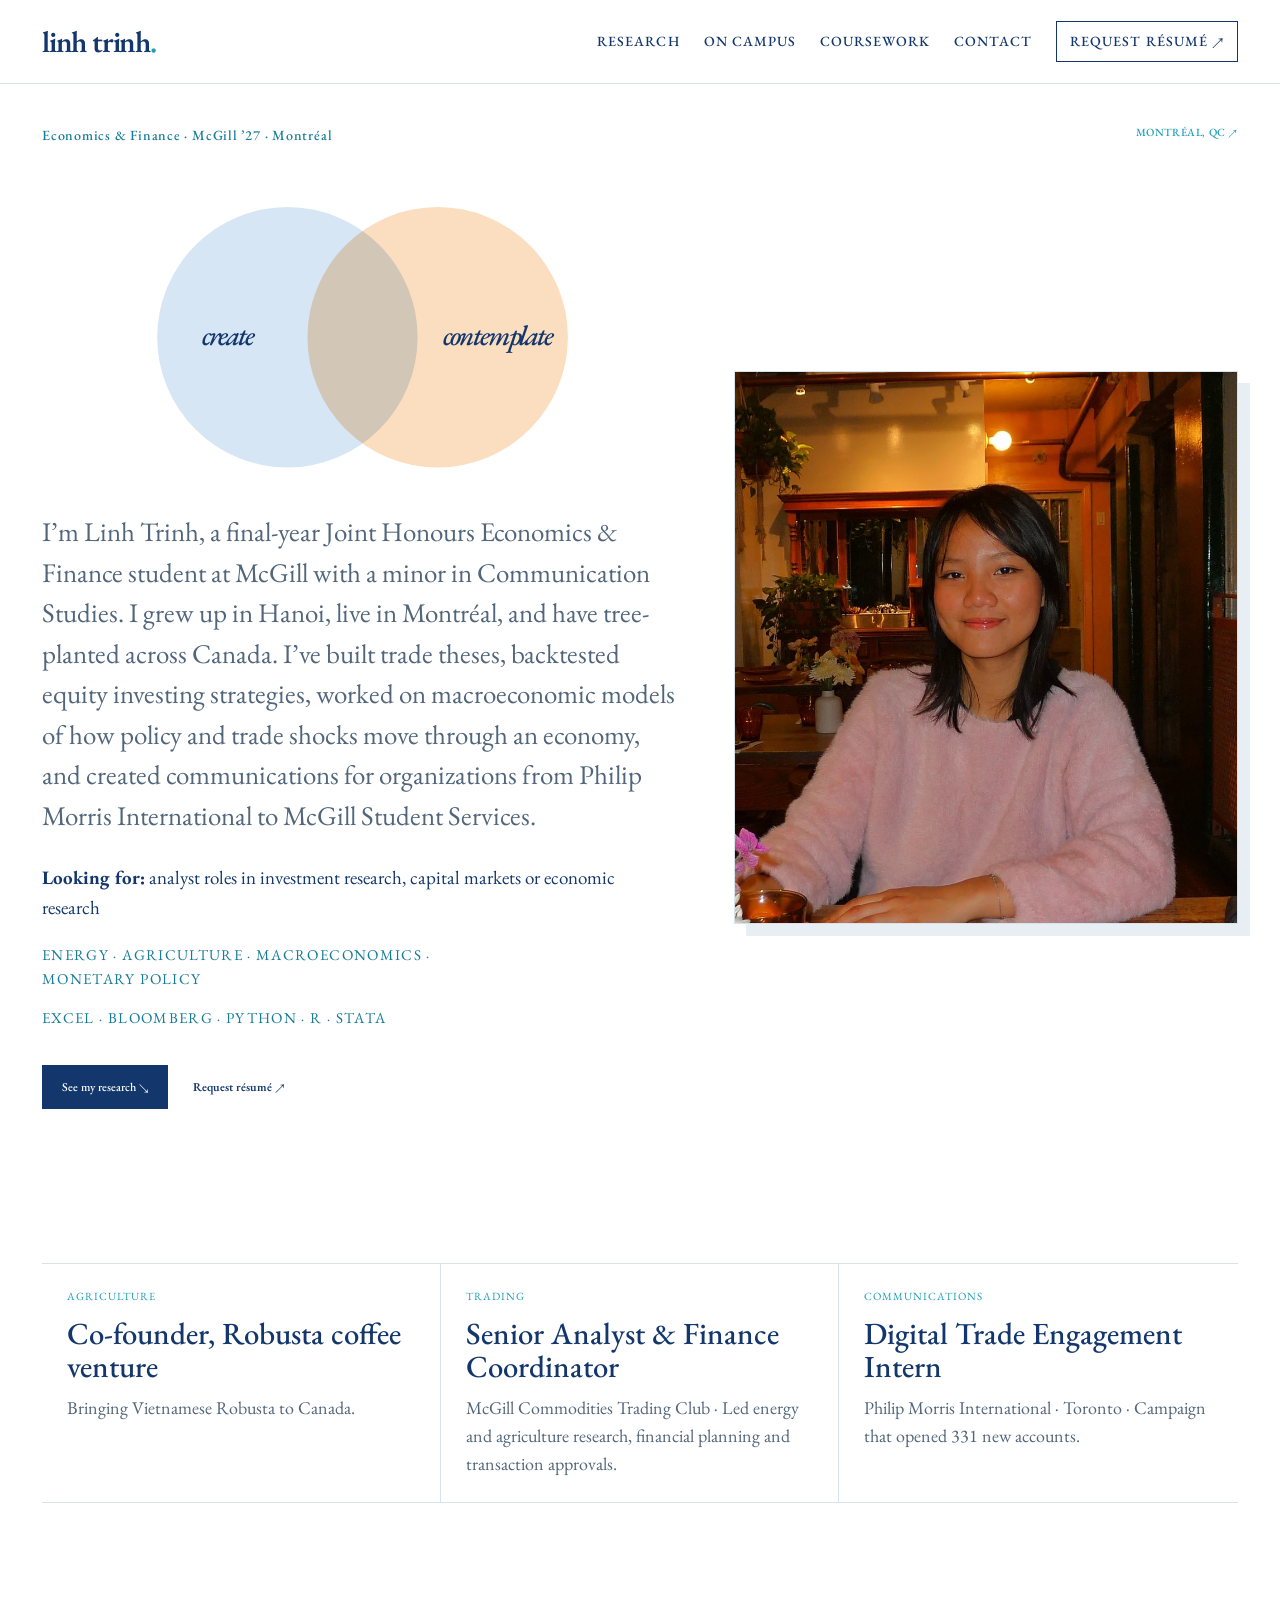
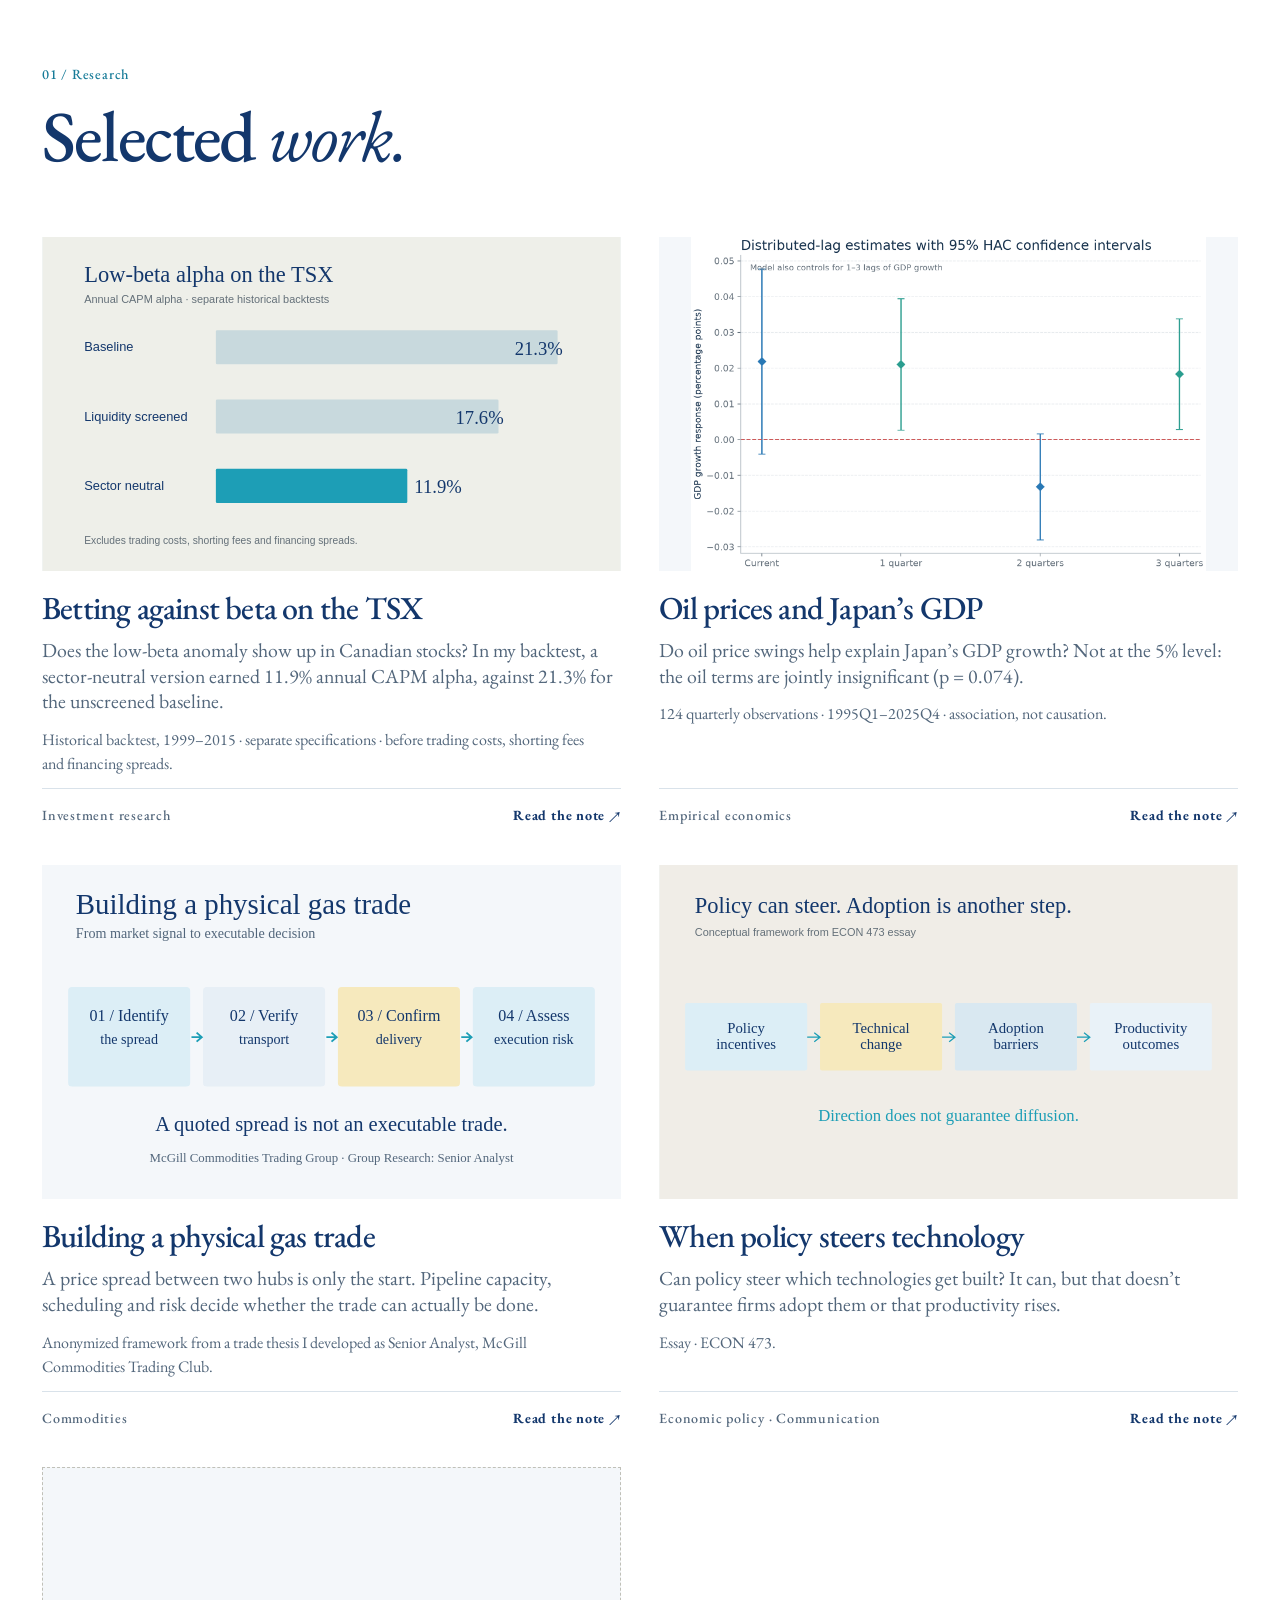
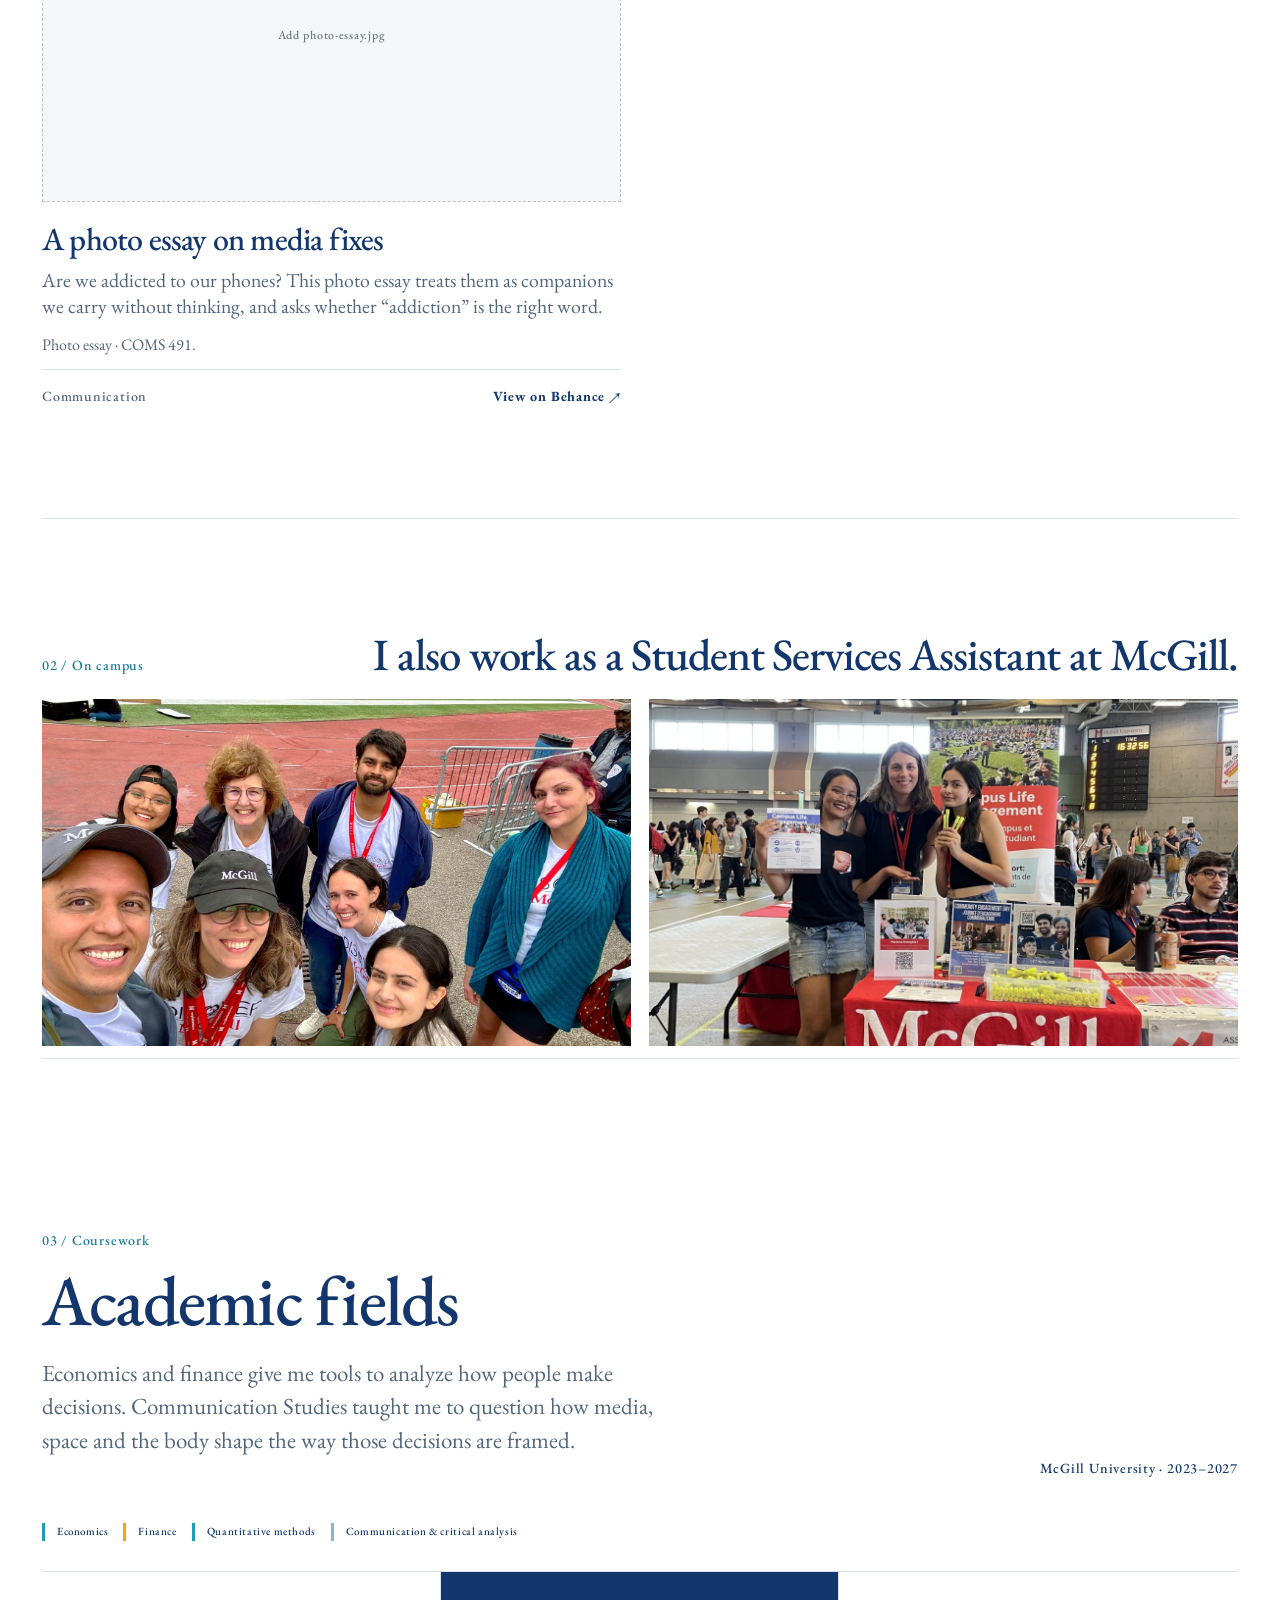
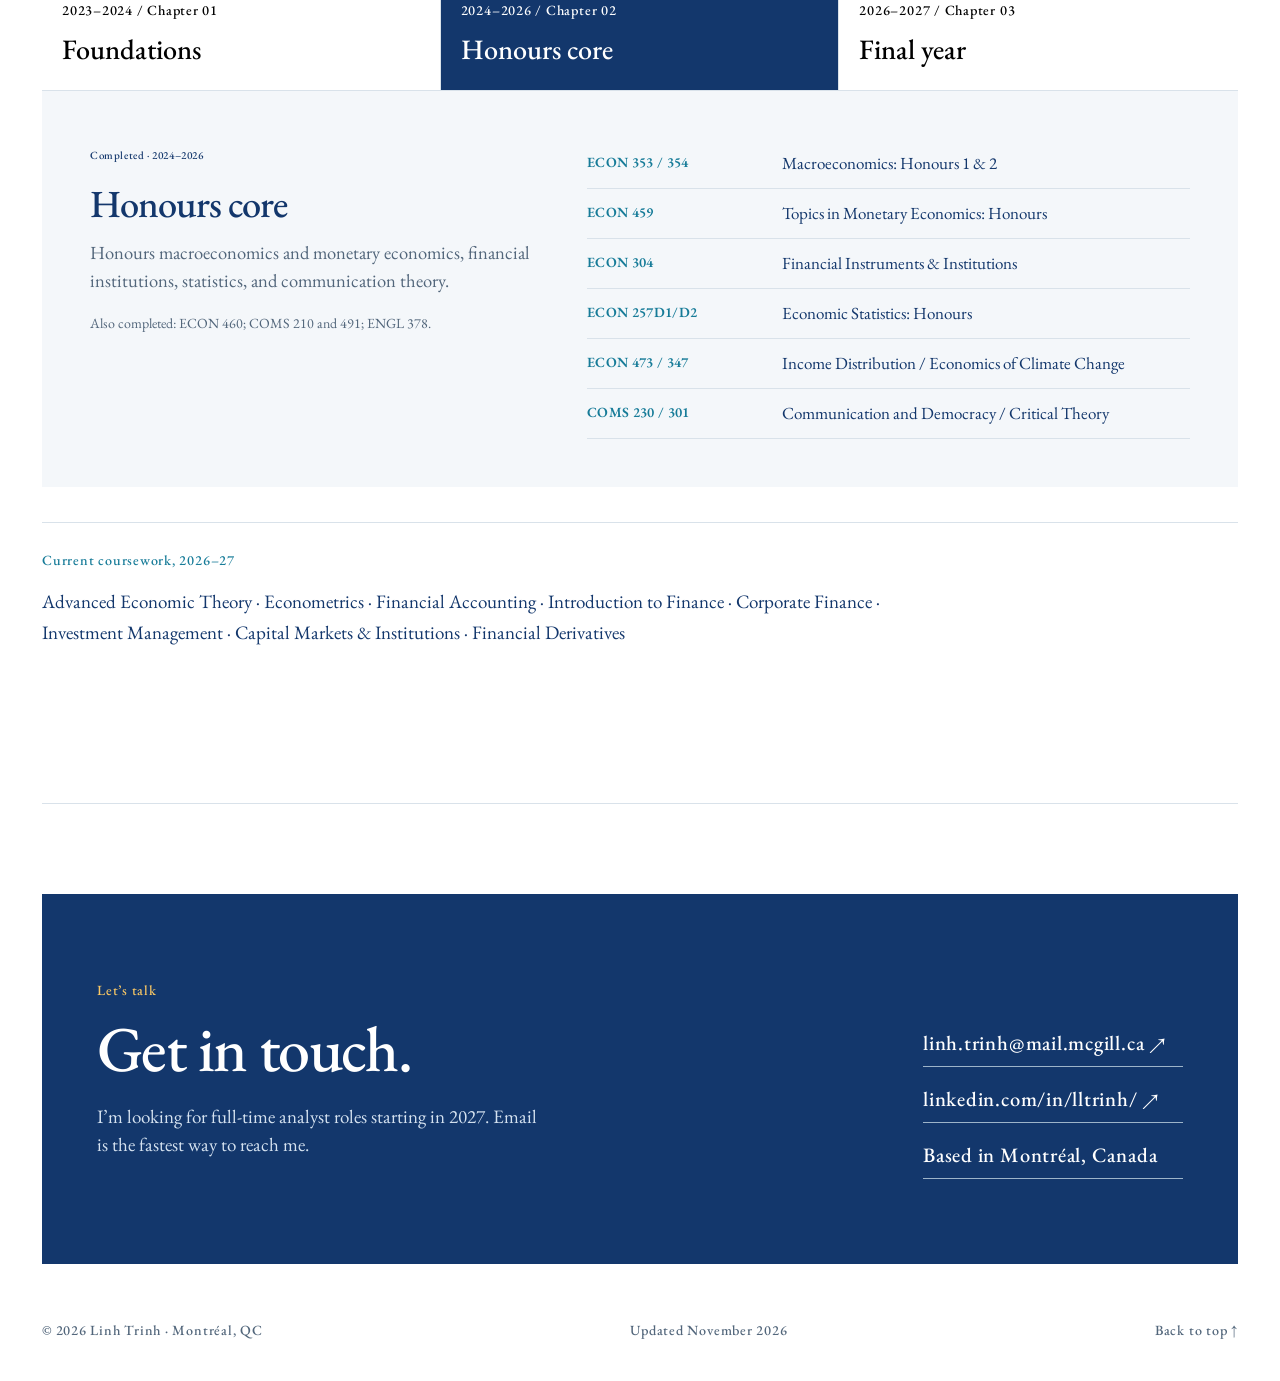
==== commit 3271d488: "Add files via upload" ====
--- a/index.html
+++ b/index.html
@@ -1,6 +1,6 @@
 <!DOCTYPE html>
 
-<html lang="en"><head><link href="https://fonts.googleapis.com" rel="preconnect"/><link crossorigin="" href="https://fonts.gstatic.com" rel="preconnect"/><link href="https://fonts.googleapis.com/css2?family=EB+Garamond:ital,wght@0,400;0,500;0,600;0,700;1,400;1,500;1,600&amp;display=swap" rel="stylesheet"/><meta charset="utf-8"/><meta content="width=device-width,initial-scale=1" name="viewport"/><title>Economics, finance &amp; a different lens · Linh Trinh</title><meta content="Linh Trinh’s research fieldbook: economics, investment research, quantitative analysis, and communication. McGill University, Montréal." name="description"/><meta content="#ffffff" name="theme-color"/><meta content="Economics, finance &amp; a different lens · Linh Trinh" property="og:title"/><meta content="Linh Trinh’s research fieldbook: economics, investment research, quantitative analysis, and communication. McGill University, Montréal." property="og:description"/><meta content="website" property="og:type"/><link href="assets/favicon.svg" rel="icon" type="image/svg+xml"/><link href="style.css" rel="stylesheet"/><script defer="" src="app.js"></script></head><body><a class="skip" href="#main">Skip to content</a><header class="site-header"><nav aria-label="Main navigation" class="wrap nav"><a aria-label="Linh Trinh home" class="wordmark" href="./">linh trinh<span></span></a><button aria-controls="navlinks" aria-expanded="false" class="menu-toggle">Menu +</button><div class="navlinks" id="navlinks"><a href="#research">Research</a><a href="#people">Experience</a><a href="#coursework">About</a><a href="#contact">Contact</a><a class="nav-resume" href="mailto:linh.trinh@mail.mcgill.ca?subject=Resume%20request">Request résumé ↗</a></div></nav></header><main id="main"><section aria-labelledby="hero-title" class="wrap hero"><div class="hero-topline"><span class="eyebrow">Economics &amp; Finance · McGill ’27 · Montréal</span><span class="place">MONTRÉAL, QC ↗</span></div><div class="hero-grid"><div><h1 id="hero-title">Serious questions.<br/>A slightly<br/><em>different lens.</em></h1><p class="hero-copy">I’m Linh Trinh, a final-year Joint Honours Economics &amp; Finance student at McGill with a minor in Communication Studies. I test what drives markets and the economy, then help teams turn the answers into decisions.</p><p class="hero-target"><strong>Looking for:</strong> analyst roles in investment research, capital markets or economic research</p><p class="hero-focus">Energy · Agriculture · Macroeconomics · Monetary policy</p><div class="hero-actions"><a class="button" href="#research">See my research ↘</a><a class="text-link" href="mailto:linh.trinh@mail.mcgill.ca?subject=Resume%20request">Request résumé ↗</a></div></div><div aria-label="Portrait photograph of Linh Trinh" class="hero-right"><img alt="Linh Trinh seated in a warmly lit café" decoding="async" loading="eager" src="assets/linh-portrait.webp"/></div></div></section><section aria-label="Selected highlights" class="wrap proof-strip"><div><strong>Vietnam → Canada</strong><span>Founding a Robusta coffee venture, sourced with care from farm to cup.</span></div><div><strong>Senior Analyst &amp; Finance Coordinator</strong><span>McGill Commodities Trading Club</span></div><div><strong>Commercial Communications Intern</strong><span>Philip Morris International · Toronto</span></div></section>
-<section aria-labelledby="research-title" class="wrap section" id="research"><div class="section-heading"><div><p class="section-number">01 / Selected research</p><h2 id="research-title">Questions I’ve <em>tested.</em></h2></div></div><div class="research-grid"><article class="research-card"><div class="card-art art-beta"><img alt="Betting against beta on the TSX — visual research summary" loading="lazy" src="assets/beta-summary.svg"/></div><div class="card-body"><h3>Betting against beta on the TSX</h3><p>The sector-neutral backtest reports 11.9% annual CAPM alpha; the baseline reports 21.3%.</p><p class="card-disclaimer">Separate historical specifications; before trading costs, shorting fees and financing spreads.</p><div class="card-bottom"><span>Investment research</span><a aria-label="Read the note: Betting against beta on the TSX" href="research/betting-against-beta.html">Read the note ↗</a></div></div></article><article class="research-card"><div class="card-art art-oil"><img alt="Oil prices, meet Japan’s GDP — visual research summary" loading="lazy" src="assets/oil-lag-coefficients.png"/></div><div class="card-body"><h3>Oil prices, meet Japan’s GDP</h3><p>Oil terms are not jointly significant at 5% (p = 0.074).</p><p class="card-disclaimer">124 quarterly observations · 1995Q1–2025Q4 · association, not causation.</p><div class="card-bottom"><span>Empirical economics</span><a aria-label="Read the note: Oil prices, meet Japan’s GDP" href="research/oil-and-japan.html">Read the note ↗</a></div></div></article><article class="research-card"><div class="card-art art-gas"><img alt="Anonymized workflow for evaluating a physical natural gas trade, without disclosing trading locations" loading="lazy" src="assets/gas-summary.svg"/></div><div class="card-body"><h3>Building a physical gas trade</h3><p>A visible price spread is only the starting point: capacity, scheduling and risk determine whether a trade can be executed.</p><p class="card-disclaimer">Illustrative framework · McGill Commodities Trading Group · Senior Analyst</p><div class="card-bottom"><span>Commodities · Group Research: Senior Analyst</span><a aria-label="Read the note: The geography of a gas trade" href="research/natural-gas.html">Read the note ↗</a></div></div></article><article class="research-card"><div class="card-art art-policy"><img alt="When policy steers technology — visual research summary" loading="lazy" src="assets/policy-summary.svg"/></div><div class="card-body"><h3>When policy steers technology</h3><p>Policy can direct technological change without ensuring adoption or productivity gains.</p><p class="card-disclaimer">Conceptual synthesis · ECON 473 essay.</p><div class="card-bottom"><span>Economic policy · Communication</span><a aria-label="Read the note: When policy steers technology" href="research/policy-and-technology.html">Read the note ↗</a></div></div></article></div></section><section aria-label="Working with people" class="wrap people-section" id="people"><div class="people-heading"><span class="section-number">02 / Beyond the desk</span><h2>Better ideas come from more voices.</h2></div><div aria-label="Collaborative work photo gallery" class="people-photos"><figure class="photo-slot"><img alt="Group photo at a McGill outdoor community event" loading="lazy" onerror="this.style.display='none';this.nextElementSibling.style.display='flex'" src="assets/CLE_1.jpg"/><span class="photo-fallback">Add CLE_1.jpg</span><figcaption>McGill Orientation, with program directors, 2025–2026</figcaption></figure><figure class="photo-slot"><img alt="Team at a McGill campus life engagement booth" loading="lazy" onerror="this.style.display='none';this.nextElementSibling.style.display='flex'" src="assets/CLE_2.jpg"/><span class="photo-fallback">Add CLE_2.jpg</span><figcaption>Representatives for McGill Student Services, Fair, 2025–2026</figcaption></figure></div></section>
-<section aria-labelledby="journey-title" class="wrap section journey" id="coursework"><div class="section-heading"><div><p class="section-number">03 / Coursework</p><h2 id="journey-title">Four disciplines to ignite one passion.</h2><p class="section-intro">Economics for the big picture, finance for decisions, quantitative methods for evidence, communication for making it clear.</p></div><span class="mono">McGill University · 2023–2027</span></div><div aria-label="Four subject categories" class="legend"><span>Economics</span><span>Finance</span><span>Quantitative methods</span><span>Communication &amp; critical analysis</span></div><div aria-label="Academic stages" class="timeline-tabs" role="tablist"><button aria-controls="stage-panel" aria-selected="false" class="stage-tab" data-stage="0" id="stage-0" role="tab" tabindex="-1"><span class="mono">2023–2024 / Chapter 01</span><strong>Building the foundations</strong></button><button aria-controls="stage-panel" aria-selected="true" class="stage-tab" data-stage="1" id="stage-1" role="tab" tabindex="0"><span class="mono">2024–2026 / Chapter 02</span><strong>Exploring specializations</strong></button><button aria-controls="stage-panel" aria-selected="false" class="stage-tab" data-stage="2" id="stage-2" role="tab" tabindex="-1"><span class="mono">2026–2027 / Chapter 03</span><strong>Bringing the threads together</strong></button></div><div aria-labelledby="stage-1" class="stage-panel" id="stage-panel" role="tabpanel" tabindex="0"></div><div class="current-coursework"><p class="section-number">Current coursework, 2026–27</p><p>Advanced Economic Theory · Econometrics · Financial Accounting · Introduction to Finance · Corporate Finance · Investment Management · Capital Markets &amp; Institutions · Financial Derivatives</p></div></section>
-<section aria-labelledby="contact-title" class="wrap contact" id="contact"><p class="section-number">Let’s talk</p><div class="contact-grid"><div><h2 id="contact-title">Good questions start conversations.</h2><p>A role, a research idea or a market question: I’d like to hear it.</p></div><div class="contact-links"><a href="mailto:linh.trinh@mail.mcgill.ca">linh.trinh@mail.mcgill.ca ↗</a><a href="https://www.linkedin.com/in/lltrinh/" rel="noopener noreferrer" target="_blank">linkedin.com/in/lltrinh/ ↗</a><span class="location-note">Based in Montréal, Canada</span></div></div></section></main><footer class="wrap footer"><span>© 2026 Linh Trinh · Montréal, QC</span><span>Curiosity is the through line.</span><a href="#main">Back to top ↑</a></footer></body></html>+<html lang="en"><head><link href="https://fonts.googleapis.com" rel="preconnect"/><link crossorigin="" href="https://fonts.gstatic.com" rel="preconnect"/><link href="https://fonts.googleapis.com/css2?family=EB+Garamond:ital,wght@0,400;0,500;0,600;0,700;1,400;1,500;1,600&amp;display=swap" rel="stylesheet"/><meta charset="utf-8"/><meta content="width=device-width,initial-scale=1" name="viewport"/><title>Linh Trinh · Economics &amp; Finance, McGill</title><meta content="Linh Trinh, Joint Honours Economics &amp; Finance at McGill. Research notes on energy markets, equity factors, macroeconomics and media." name="description"/><meta content="#ffffff" name="theme-color"/><meta content="Linh Trinh · Economics &amp; Finance, McGill" property="og:title"/><meta content="Linh Trinh, Joint Honours Economics &amp; Finance at McGill. Research notes on energy markets, equity factors, macroeconomics and media." property="og:description"/><meta content="website" property="og:type"/><link href="assets/favicon.svg" rel="icon" type="image/svg+xml"/><link href="style.css" rel="stylesheet"/><script defer="" src="app.js"></script></head><body><a class="skip" href="#main">Skip to content</a><header class="site-header"><nav aria-label="Main navigation" class="wrap nav"><a aria-label="Linh Trinh home" class="wordmark" href="./">linh trinh<span></span></a><button aria-controls="navlinks" aria-expanded="false" class="menu-toggle">Menu +</button><div class="navlinks" id="navlinks"><a href="#research">Research</a><a href="#people">On campus</a><a href="#coursework">Coursework</a><a href="#contact">Contact</a><a class="nav-resume" href="mailto:linh.trinh@mail.mcgill.ca?subject=Resume%20request">Request résumé ↗</a></div></nav></header><main id="main"><section aria-labelledby="hero-title" class="wrap hero"><div class="hero-topline"><span class="eyebrow">Economics &amp; Finance · McGill ’27 · Montréal</span><span class="place">MONTRÉAL, QC ↗</span></div><div class="hero-grid"><div><h1 id="hero-title" class="hero-venn"><span class="sr-only">Linh Trinh: create and contemplate</span><svg aria-hidden="true" viewBox="0 0 640 300" xmlns="http://www.w3.org/2000/svg"><circle cx="245" cy="150" r="130" fill="#D6E6F5"/><circle cx="395" cy="150" r="130" fill="#FBDDBF" style="mix-blend-mode:multiply"/><text x="185" y="158" text-anchor="middle">create</text><text x="455" y="158" text-anchor="middle">contemplate</text></svg></h1><p class="hero-copy">I’m Linh Trinh, a final-year Joint Honours Economics &amp; Finance student at McGill with a minor in Communication Studies. I grew up in Hanoi, live in Montréal, and have tree-planted across Canada. I’ve built trade theses, backtested equity investing strategies, worked on macroeconomic models of how policy and trade shocks move through an economy, and created communications for organizations from Philip Morris International to McGill Student Services.</p><p class="hero-target"><strong>Looking for:</strong> analyst roles in investment research, capital markets or economic research</p><p class="hero-focus">Energy · Agriculture · Macroeconomics · Monetary policy</p><p class="hero-focus">Excel · Bloomberg · Python · R · Stata</p><div class="hero-actions"><a class="button" href="#research">See my research ↘</a><a class="text-link" href="mailto:linh.trinh@mail.mcgill.ca?subject=Resume%20request">Request résumé ↗</a></div></div><div aria-label="Portrait photograph of Linh Trinh" class="hero-right"><img alt="Linh Trinh seated in a warmly lit café" decoding="async" loading="eager" src="assets/linh-portrait.webp"/></div></div></section><section aria-label="Selected highlights" class="wrap proof-strip"><div><span class="proof-label">Agriculture</span><strong>Co-founder, Robusta coffee venture</strong><span>Bringing Vietnamese Robusta to Canada.</span></div><div><span class="proof-label">Trading</span><strong>Senior Analyst &amp; Finance Coordinator</strong><span>McGill Commodities Trading Club · Led energy and agriculture research, financial planning and transaction approvals.</span></div><div><span class="proof-label">Communications</span><strong>Digital Trade Engagement Intern</strong><span>Philip Morris International · Toronto · Campaign that opened 331 new accounts.</span></div></section>
+<section aria-labelledby="research-title" class="wrap section" id="research"><div class="section-heading"><div><p class="section-number">01 / Research</p><h2 id="research-title">Selected <em>work.</em></h2></div></div><div class="research-grid"><article class="research-card"><div class="card-art art-beta"><img alt="Betting against beta on the TSX — visual research summary" loading="lazy" src="assets/beta-summary.svg"/></div><div class="card-body"><h3>Betting against beta on the TSX</h3><p>Does the low-beta anomaly show up in Canadian stocks? In my backtest, a sector-neutral version earned 11.9% annual CAPM alpha, against 21.3% for the unscreened baseline.</p><p class="card-disclaimer">Historical backtest, 1999–2015 · separate specifications · before trading costs, shorting fees and financing spreads.</p><div class="card-bottom"><span>Investment research</span><a aria-label="Read the note: Betting against beta on the TSX" href="research/betting-against-beta.html">Read the note ↗</a></div></div></article><article class="research-card"><div class="card-art art-oil"><img alt="Oil prices, meet Japan’s GDP — visual research summary" loading="lazy" src="assets/oil-lag-coefficients.png"/></div><div class="card-body"><h3>Oil prices and Japan’s GDP</h3><p>Do oil price swings help explain Japan’s GDP growth? Not at the 5% level: the oil terms are jointly insignificant (p = 0.074).</p><p class="card-disclaimer">124 quarterly observations · 1995Q1–2025Q4 · association, not causation.</p><div class="card-bottom"><span>Empirical economics</span><a aria-label="Read the note: Oil prices and Japan’s GDP" href="research/oil-and-japan.html">Read the note ↗</a></div></div></article><article class="research-card"><div class="card-art art-gas"><img alt="Anonymized workflow for evaluating a physical natural gas trade, without disclosing trading locations" loading="lazy" src="assets/gas-summary.svg"/></div><div class="card-body"><h3>Building a physical gas trade</h3><p>A price spread between two hubs is only the start. Pipeline capacity, scheduling and risk decide whether the trade can actually be done.</p><p class="card-disclaimer">Anonymized framework from a trade thesis I developed as Senior Analyst, McGill Commodities Trading Club.</p><div class="card-bottom"><span>Commodities</span><a aria-label="Read the note: Building a physical gas trade" href="research/natural-gas.html">Read the note ↗</a></div></div></article><article class="research-card"><div class="card-art art-policy"><img alt="When policy steers technology — visual research summary" loading="lazy" src="assets/policy-summary.svg"/></div><div class="card-body"><h3>When policy steers technology</h3><p>Can policy steer which technologies get built? It can, but that doesn’t guarantee firms adopt them or that productivity rises.</p><p class="card-disclaimer">Essay · ECON 473.</p><div class="card-bottom"><span>Economic policy · Communication</span><a aria-label="Read the note: When policy steers technology" href="research/policy-and-technology.html">Read the note ↗</a></div></div></article><article class="research-card"><div class="card-art art-photo"><img alt="A photo essay on media fixes — cover image" loading="lazy" onerror="this.style.display='none';this.nextElementSibling.style.display='flex'" src="assets/photo-essay.webp"/><span class="photo-fallback">Add photo-essay.jpg</span></div><div class="card-body"><h3>A photo essay on media fixes</h3><p>Are we addicted to our phones? This photo essay treats them as companions we carry without thinking, and asks whether “addiction” is the right word.</p><p class="card-disclaimer">Photo essay · COMS 491.</p><div class="card-bottom"><span>Communication</span><a aria-label="View on Behance: A photo essay on media fixes" href="https://www.behance.net/gallery/247799191/a-photo-essay-on-media-fixes" rel="noopener noreferrer" target="_blank">View on Behance ↗</a></div></div></article></div></section><section aria-label="Working with people" class="wrap people-section" id="people"><div class="people-heading"><span class="section-number">02 / On campus</span><h2>I also work as a Student Services Assistant at McGill.</h2></div><div aria-label="Collaborative work photo gallery" class="people-photos"><figure class="photo-slot"><img alt="Group photo at a McGill outdoor community event" loading="lazy" onerror="this.style.display='none';this.nextElementSibling.style.display='flex'" src="assets/CLE_1.jpg"/><span class="photo-fallback">Add CLE_1.jpg</span><figcaption>With program directors at McGill Orientation, 2025–26</figcaption></figure><figure class="photo-slot"><img alt="Team at a McGill campus life engagement booth" loading="lazy" onerror="this.style.display='none';this.nextElementSibling.style.display='flex'" src="assets/CLE_2.jpg"/><span class="photo-fallback">Add CLE_2.jpg</span><figcaption>At the McGill Student Services booth, campus fair, 2025–26</figcaption></figure></div></section>
+<section aria-labelledby="journey-title" class="wrap section journey" id="coursework"><div class="section-heading"><div><p class="section-number">03 / Coursework</p><h2 id="journey-title">Academic fields</h2><p class="section-intro">Economics and finance give me tools to analyze how people make decisions. Communication Studies taught me to question how media, space and the body shape the way those decisions are framed.</p></div><span class="mono">McGill University · 2023–2027</span></div><div aria-label="Four subject categories" class="legend"><span>Economics</span><span>Finance</span><span>Quantitative methods</span><span>Communication &amp; critical analysis</span></div><div aria-label="Academic stages" class="timeline-tabs" role="tablist"><button aria-controls="stage-panel" aria-selected="false" class="stage-tab" data-stage="0" id="stage-0" role="tab" tabindex="-1"><span class="mono">2023–2024 / Chapter 01</span><strong>Foundations</strong></button><button aria-controls="stage-panel" aria-selected="true" class="stage-tab" data-stage="1" id="stage-1" role="tab" tabindex="0"><span class="mono">2024–2026 / Chapter 02</span><strong>Honours core</strong></button><button aria-controls="stage-panel" aria-selected="false" class="stage-tab" data-stage="2" id="stage-2" role="tab" tabindex="-1"><span class="mono">2026–2027 / Chapter 03</span><strong>Final year</strong></button></div><div aria-labelledby="stage-1" class="stage-panel" id="stage-panel" role="tabpanel" tabindex="0"></div><div class="current-coursework"><p class="section-number">Current coursework, 2026–27</p><p>Advanced Economic Theory · Econometrics · Financial Accounting · Introduction to Finance · Corporate Finance · Investment Management · Capital Markets &amp; Institutions · Financial Derivatives</p></div></section>
+<section aria-labelledby="contact-title" class="wrap contact" id="contact"><p class="section-number">Let’s talk</p><div class="contact-grid"><div><h2 id="contact-title">Get in touch.</h2><p>I’m looking for full-time analyst roles starting in 2027. Email is the fastest way to reach me.</p></div><div class="contact-links"><a href="mailto:linh.trinh@mail.mcgill.ca">linh.trinh@mail.mcgill.ca ↗</a><a href="https://www.linkedin.com/in/lltrinh/" rel="noopener noreferrer" target="_blank">linkedin.com/in/lltrinh/ ↗</a><span class="location-note">Based in Montréal, Canada</span></div></div></section></main><footer class="wrap footer"><span>© 2026 Linh Trinh · Montréal, QC</span><span>Updated November 2026</span><a href="#main">Back to top ↑</a></footer></body></html>
--- a/style.css
+++ b/style.css
@@ -87,3 +87,20 @@
 .hero-right{padding:0!important;overflow:hidden;background:#f4f7fa;box-shadow:12px 12px 0 #e7eef4;display:block;line-height:0;align-self:center}
 .hero-right img{display:block;width:100%;height:clamp(440px,43vw,610px);object-fit:cover;object-position:center 38%;border:0}
 @media(max-width:760px){.hero-right{max-width:500px;margin:22px auto 0}.hero-right img{height:clamp(350px,85vw,550px)}}
+
+.hero-venn{margin:0 0 25px;max-width:620px}.hero-venn svg{display:block;width:100%;height:auto}.hero-venn svg text{font-family:'EB Garamond',Georgia,serif;font-style:italic;font-size:28px;fill:#13376c}
+.proof-strip .proof-label{color:#1d9eb6;text-transform:uppercase;letter-spacing:.09em;font-size:11px}
+.art-photo{background:#f3f5f8;position:relative}.art-photo img{width:100%;height:100%;object-fit:cover}
+
+/* Photo essay: show the supplied image as a clean, edge-to-edge project cover. */
+.art-photo{padding:0;overflow:hidden;background:#e9edf2}
+.art-photo img{display:block;width:100%;height:100%;object-fit:cover;object-position:center center;transition:transform .45s ease}
+.research-card:hover .art-photo img{transform:scale(1.035)}
+@media (prefers-reduced-motion:reduce){.art-photo img{transition:none}.research-card:hover .art-photo img{transform:none}}
+
+/* Research story: four concise, readable sections */
+.research-story{max-width:850px;margin:3rem auto 3.5rem;display:grid;gap:2rem}
+.story-part{padding:0 0 1.5rem;border-bottom:1px solid rgba(19,55,108,.16)}
+.story-part h2{font-family:"EB Garamond",Georgia,serif;font-size:clamp(1.65rem,3vw,2.2rem);font-weight:500;line-height:1.2;margin:0 0 .65rem}
+.story-part p{font-family:"EB Garamond",Georgia,serif;font-size:clamp(1.15rem,1.65vw,1.35rem);line-height:1.65;max-width:72ch;margin:0}
+.story-note{font-family:"EB Garamond",Georgia,serif;font-size:1rem;line-height:1.5;opacity:.75;margin:0}
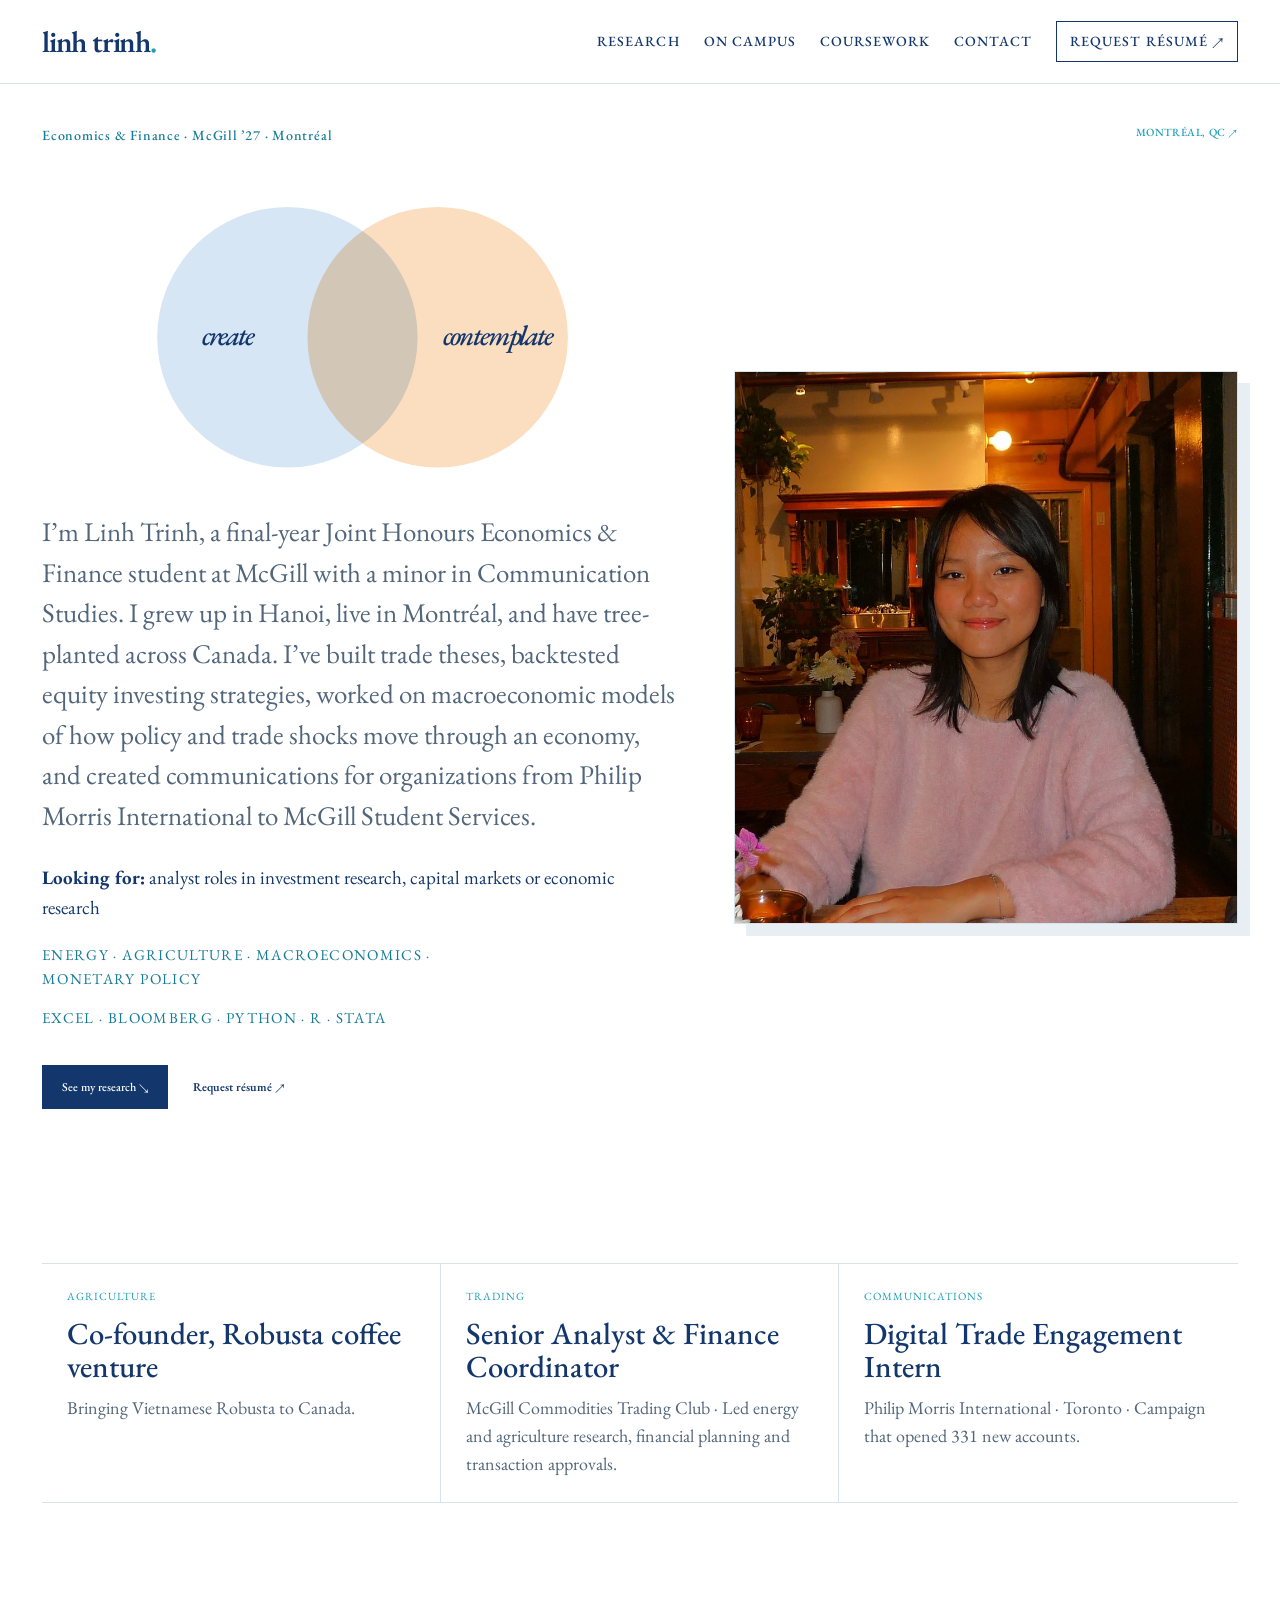
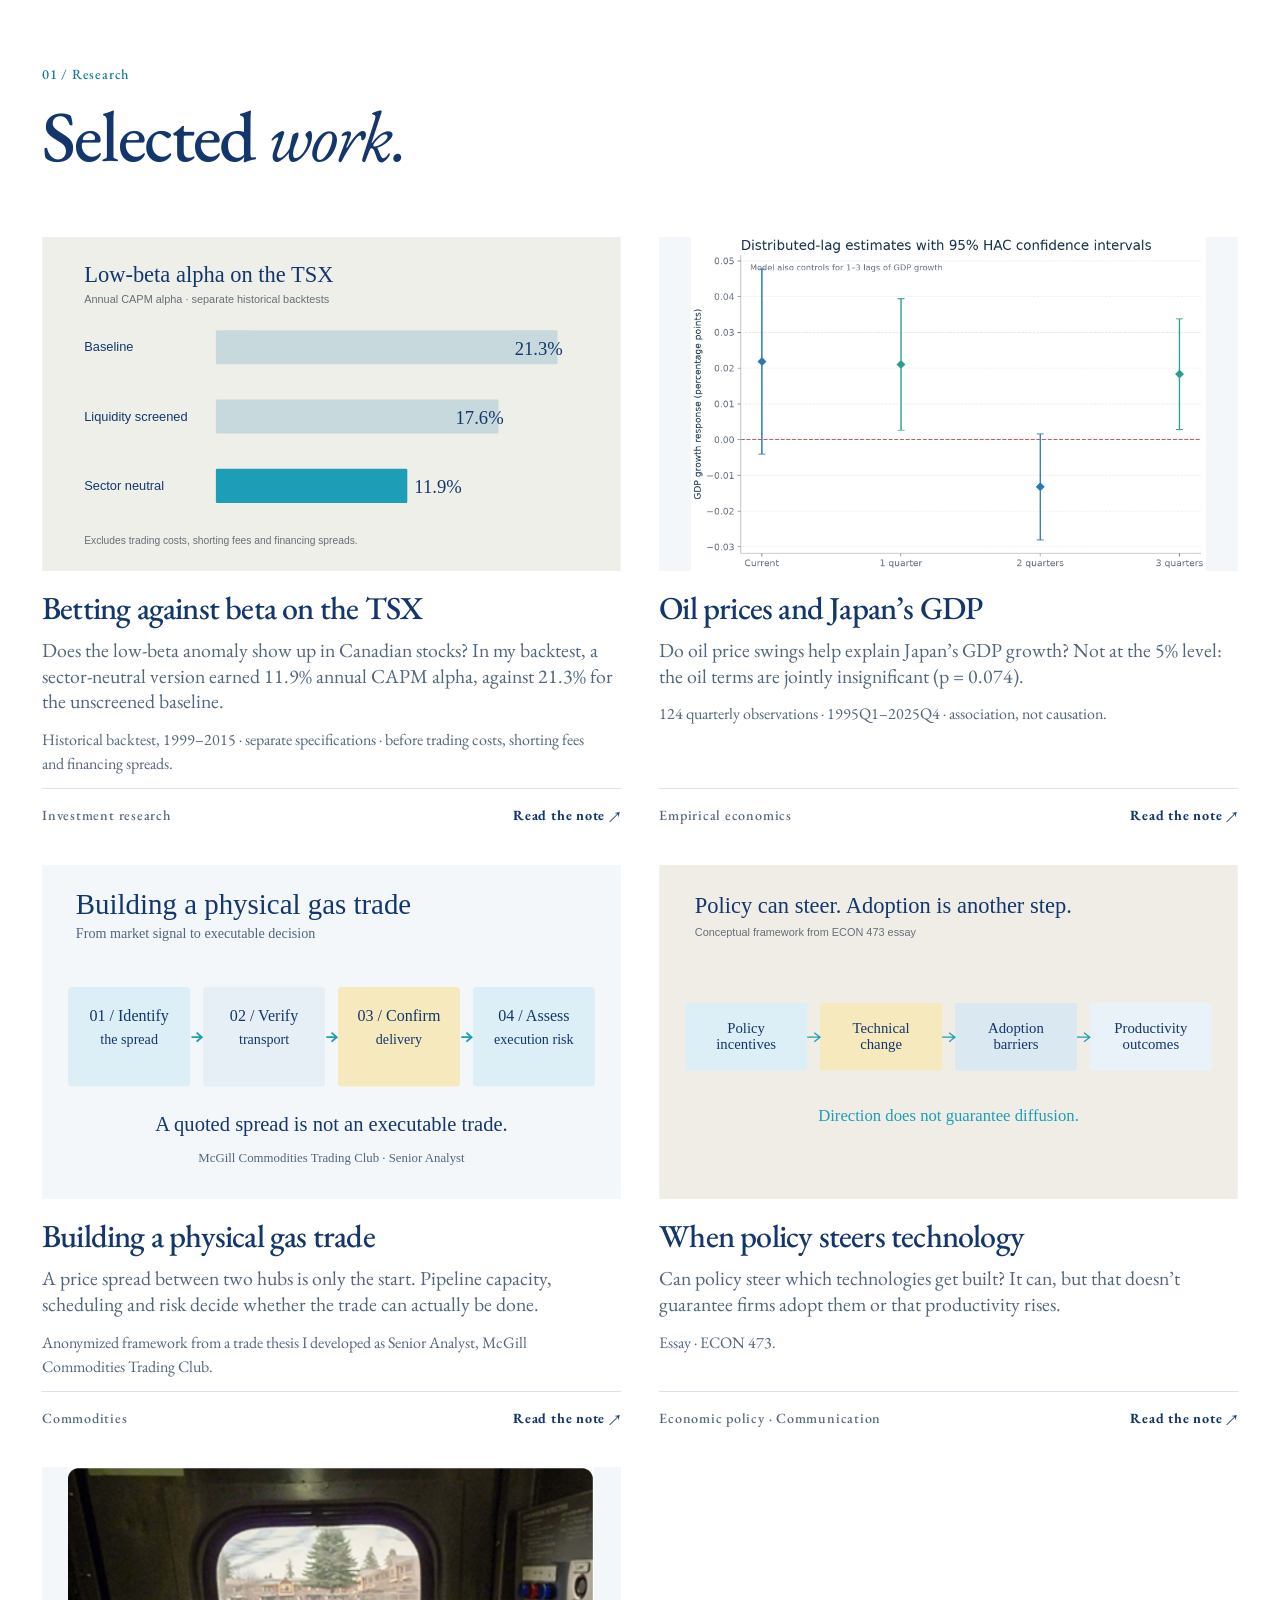
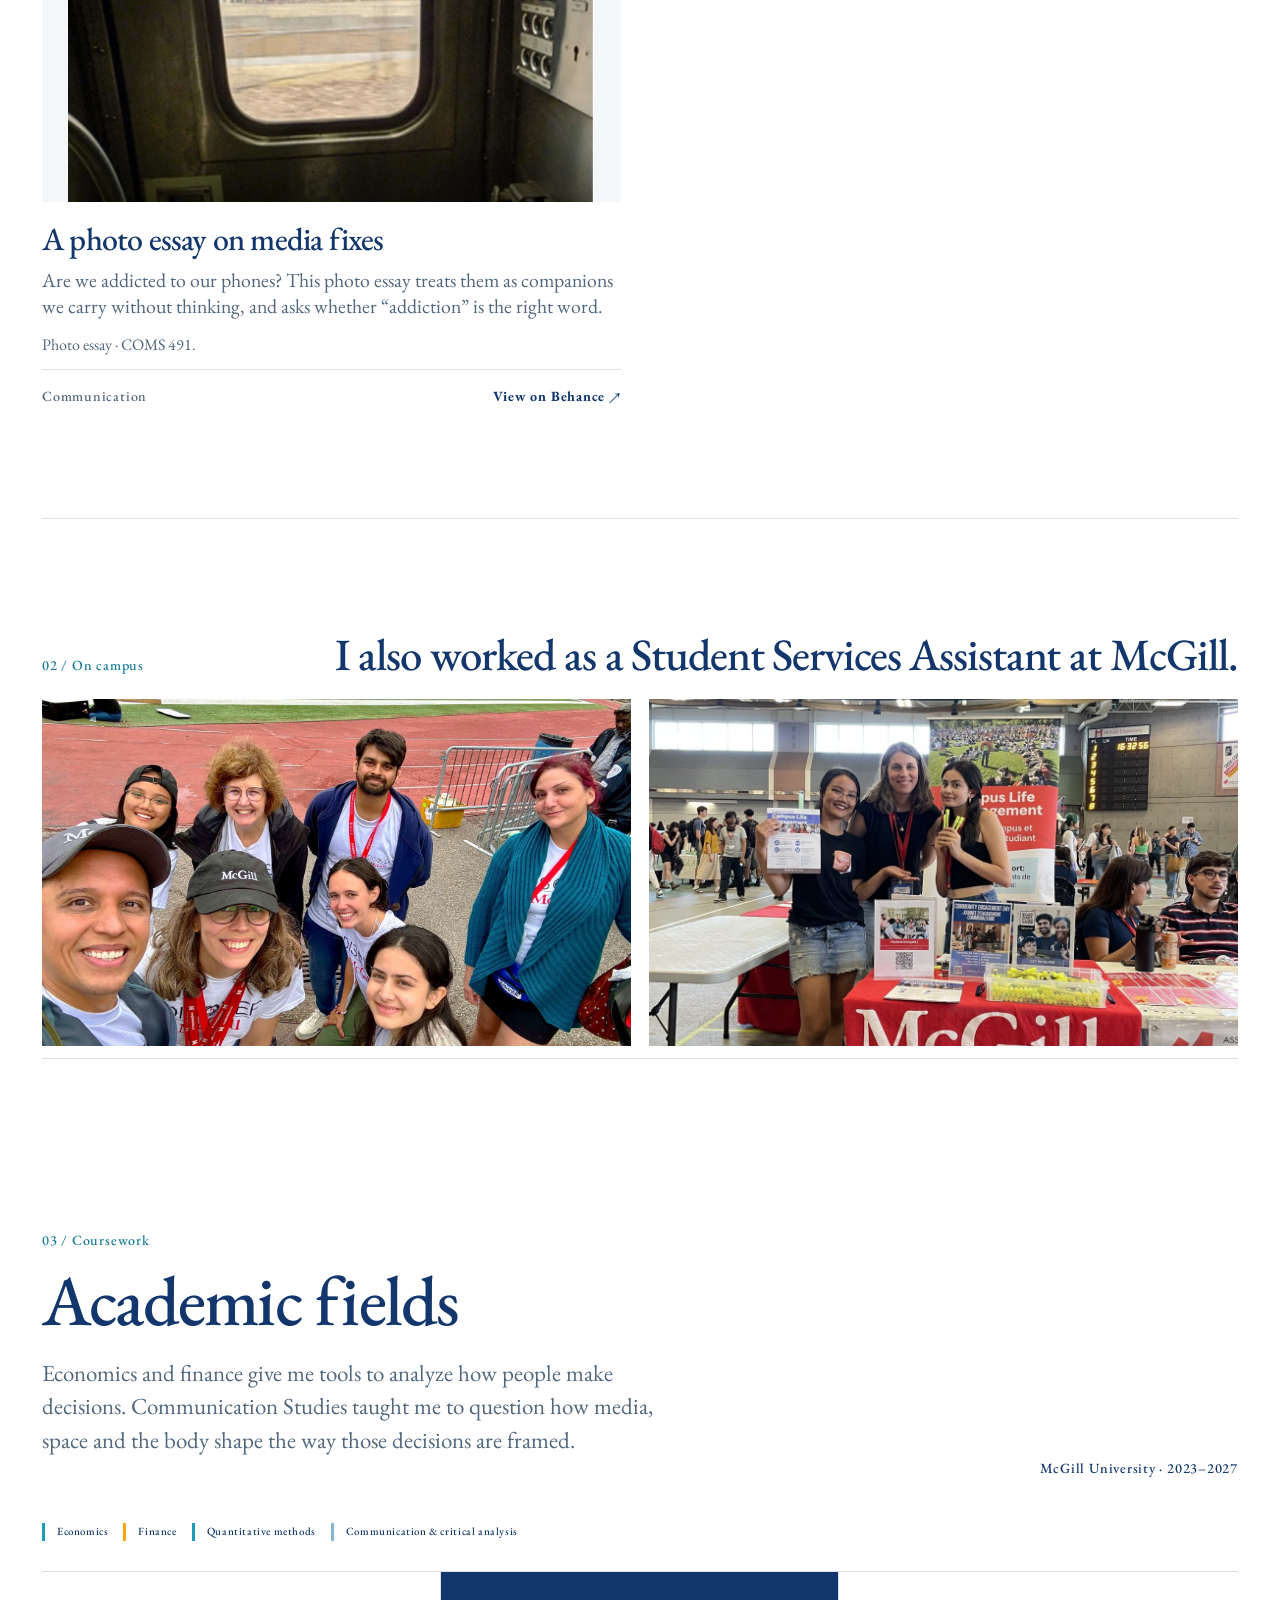
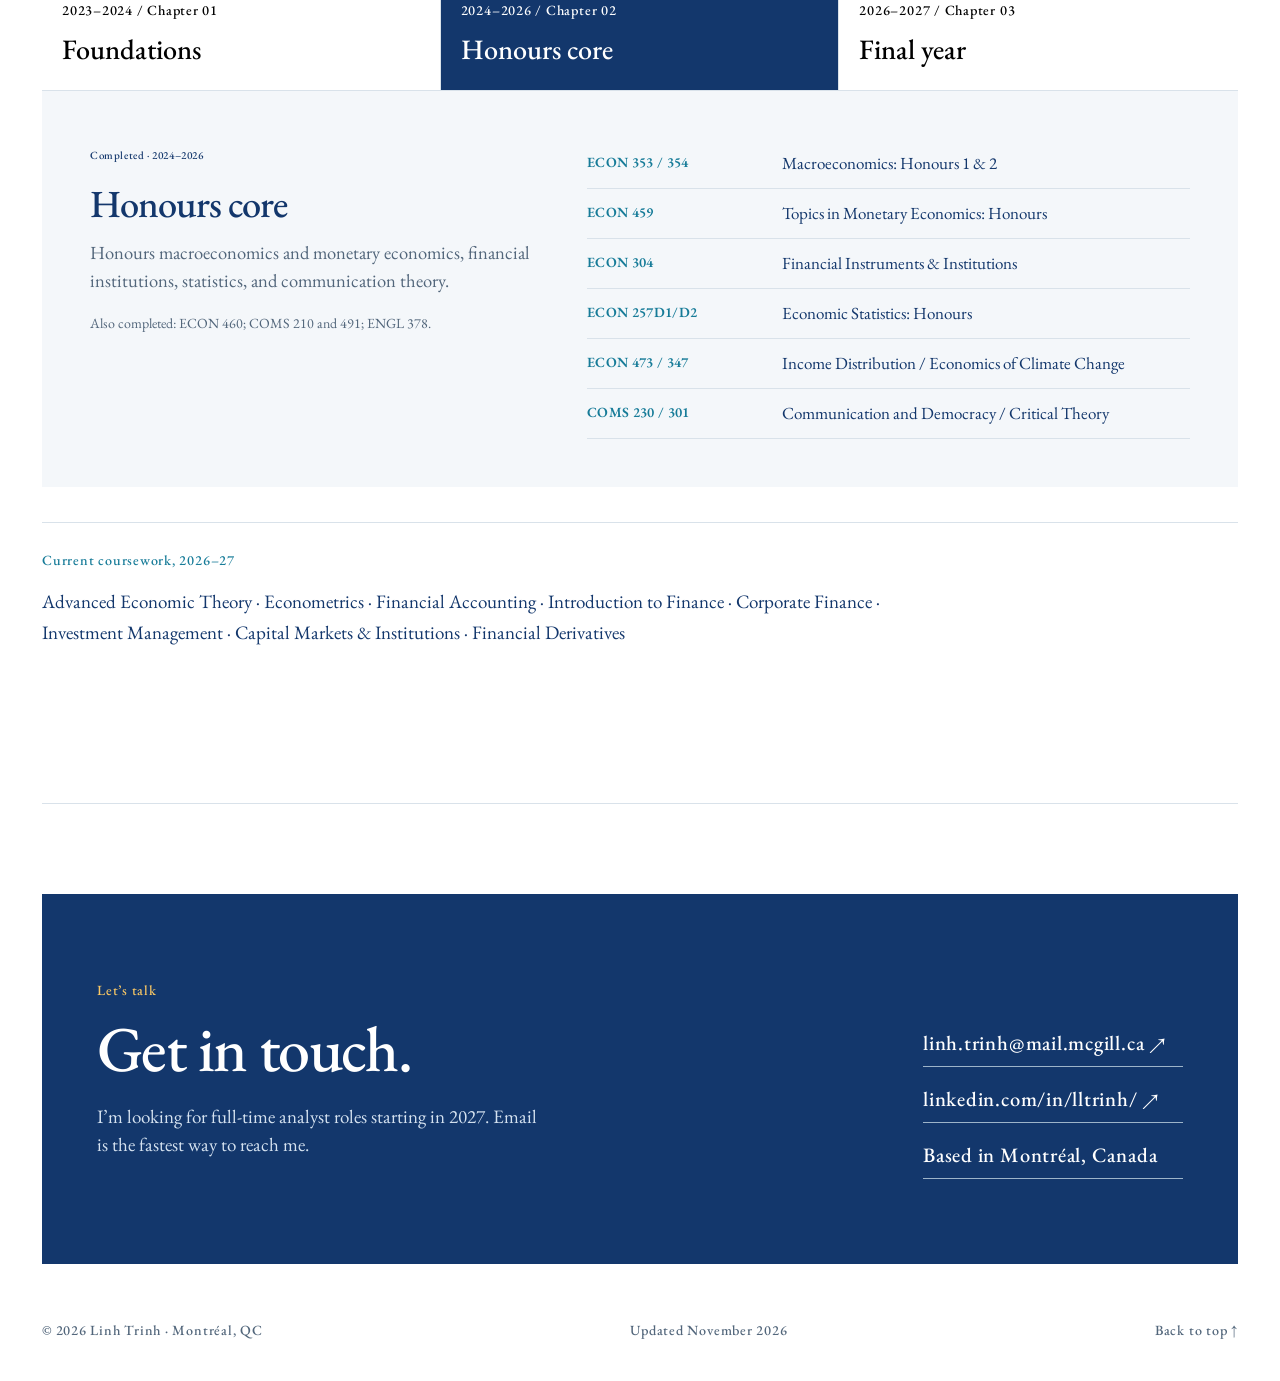
==== commit 61a84495: "Add research section and coursework details Added a new research section with selected work and cour" ====
--- a/index.html
+++ b/index.html
@@ -1,6 +1,6 @@
 <!DOCTYPE html>
 
 <html lang="en"><head><link href="https://fonts.googleapis.com" rel="preconnect"/><link crossorigin="" href="https://fonts.gstatic.com" rel="preconnect"/><link href="https://fonts.googleapis.com/css2?family=EB+Garamond:ital,wght@0,400;0,500;0,600;0,700;1,400;1,500;1,600&amp;display=swap" rel="stylesheet"/><meta charset="utf-8"/><meta content="width=device-width,initial-scale=1" name="viewport"/><title>Linh Trinh · Economics &amp; Finance, McGill</title><meta content="Linh Trinh, Joint Honours Economics &amp; Finance at McGill. Research notes on energy markets, equity factors, macroeconomics and media." name="description"/><meta content="#ffffff" name="theme-color"/><meta content="Linh Trinh · Economics &amp; Finance, McGill" property="og:title"/><meta content="Linh Trinh, Joint Honours Economics &amp; Finance at McGill. Research notes on energy markets, equity factors, macroeconomics and media." property="og:description"/><meta content="website" property="og:type"/><link href="assets/favicon.svg" rel="icon" type="image/svg+xml"/><link href="style.css" rel="stylesheet"/><script defer="" src="app.js"></script></head><body><a class="skip" href="#main">Skip to content</a><header class="site-header"><nav aria-label="Main navigation" class="wrap nav"><a aria-label="Linh Trinh home" class="wordmark" href="./">linh trinh<span></span></a><button aria-controls="navlinks" aria-expanded="false" class="menu-toggle">Menu +</button><div class="navlinks" id="navlinks"><a href="#research">Research</a><a href="#people">On campus</a><a href="#coursework">Coursework</a><a href="#contact">Contact</a><a class="nav-resume" href="mailto:linh.trinh@mail.mcgill.ca?subject=Resume%20request">Request résumé ↗</a></div></nav></header><main id="main"><section aria-labelledby="hero-title" class="wrap hero"><div class="hero-topline"><span class="eyebrow">Economics &amp; Finance · McGill ’27 · Montréal</span><span class="place">MONTRÉAL, QC ↗</span></div><div class="hero-grid"><div><h1 id="hero-title" class="hero-venn"><span class="sr-only">Linh Trinh: create and contemplate</span><svg aria-hidden="true" viewBox="0 0 640 300" xmlns="http://www.w3.org/2000/svg"><circle cx="245" cy="150" r="130" fill="#D6E6F5"/><circle cx="395" cy="150" r="130" fill="#FBDDBF" style="mix-blend-mode:multiply"/><text x="185" y="158" text-anchor="middle">create</text><text x="455" y="158" text-anchor="middle">contemplate</text></svg></h1><p class="hero-copy">I’m Linh Trinh, a final-year Joint Honours Economics &amp; Finance student at McGill with a minor in Communication Studies. I grew up in Hanoi, live in Montréal, and have tree-planted across Canada. I’ve built trade theses, backtested equity investing strategies, worked on macroeconomic models of how policy and trade shocks move through an economy, and created communications for organizations from Philip Morris International to McGill Student Services.</p><p class="hero-target"><strong>Looking for:</strong> analyst roles in investment research, capital markets or economic research</p><p class="hero-focus">Energy · Agriculture · Macroeconomics · Monetary policy</p><p class="hero-focus">Excel · Bloomberg · Python · R · Stata</p><div class="hero-actions"><a class="button" href="#research">See my research ↘</a><a class="text-link" href="mailto:linh.trinh@mail.mcgill.ca?subject=Resume%20request">Request résumé ↗</a></div></div><div aria-label="Portrait photograph of Linh Trinh" class="hero-right"><img alt="Linh Trinh seated in a warmly lit café" decoding="async" loading="eager" src="assets/linh-portrait.webp"/></div></div></section><section aria-label="Selected highlights" class="wrap proof-strip"><div><span class="proof-label">Agriculture</span><strong>Co-founder, Robusta coffee venture</strong><span>Bringing Vietnamese Robusta to Canada.</span></div><div><span class="proof-label">Trading</span><strong>Senior Analyst &amp; Finance Coordinator</strong><span>McGill Commodities Trading Club · Led energy and agriculture research, financial planning and transaction approvals.</span></div><div><span class="proof-label">Communications</span><strong>Digital Trade Engagement Intern</strong><span>Philip Morris International · Toronto · Campaign that opened 331 new accounts.</span></div></section>
-<section aria-labelledby="research-title" class="wrap section" id="research"><div class="section-heading"><div><p class="section-number">01 / Research</p><h2 id="research-title">Selected <em>work.</em></h2></div></div><div class="research-grid"><article class="research-card"><div class="card-art art-beta"><img alt="Betting against beta on the TSX — visual research summary" loading="lazy" src="assets/beta-summary.svg"/></div><div class="card-body"><h3>Betting against beta on the TSX</h3><p>Does the low-beta anomaly show up in Canadian stocks? In my backtest, a sector-neutral version earned 11.9% annual CAPM alpha, against 21.3% for the unscreened baseline.</p><p class="card-disclaimer">Historical backtest, 1999–2015 · separate specifications · before trading costs, shorting fees and financing spreads.</p><div class="card-bottom"><span>Investment research</span><a aria-label="Read the note: Betting against beta on the TSX" href="research/betting-against-beta.html">Read the note ↗</a></div></div></article><article class="research-card"><div class="card-art art-oil"><img alt="Oil prices, meet Japan’s GDP — visual research summary" loading="lazy" src="assets/oil-lag-coefficients.png"/></div><div class="card-body"><h3>Oil prices and Japan’s GDP</h3><p>Do oil price swings help explain Japan’s GDP growth? Not at the 5% level: the oil terms are jointly insignificant (p = 0.074).</p><p class="card-disclaimer">124 quarterly observations · 1995Q1–2025Q4 · association, not causation.</p><div class="card-bottom"><span>Empirical economics</span><a aria-label="Read the note: Oil prices and Japan’s GDP" href="research/oil-and-japan.html">Read the note ↗</a></div></div></article><article class="research-card"><div class="card-art art-gas"><img alt="Anonymized workflow for evaluating a physical natural gas trade, without disclosing trading locations" loading="lazy" src="assets/gas-summary.svg"/></div><div class="card-body"><h3>Building a physical gas trade</h3><p>A price spread between two hubs is only the start. Pipeline capacity, scheduling and risk decide whether the trade can actually be done.</p><p class="card-disclaimer">Anonymized framework from a trade thesis I developed as Senior Analyst, McGill Commodities Trading Club.</p><div class="card-bottom"><span>Commodities</span><a aria-label="Read the note: Building a physical gas trade" href="research/natural-gas.html">Read the note ↗</a></div></div></article><article class="research-card"><div class="card-art art-policy"><img alt="When policy steers technology — visual research summary" loading="lazy" src="assets/policy-summary.svg"/></div><div class="card-body"><h3>When policy steers technology</h3><p>Can policy steer which technologies get built? It can, but that doesn’t guarantee firms adopt them or that productivity rises.</p><p class="card-disclaimer">Essay · ECON 473.</p><div class="card-bottom"><span>Economic policy · Communication</span><a aria-label="Read the note: When policy steers technology" href="research/policy-and-technology.html">Read the note ↗</a></div></div></article><article class="research-card"><div class="card-art art-photo"><img alt="A photo essay on media fixes — cover image" loading="lazy" onerror="this.style.display='none';this.nextElementSibling.style.display='flex'" src="assets/photo-essay.webp"/><span class="photo-fallback">Add photo-essay.jpg</span></div><div class="card-body"><h3>A photo essay on media fixes</h3><p>Are we addicted to our phones? This photo essay treats them as companions we carry without thinking, and asks whether “addiction” is the right word.</p><p class="card-disclaimer">Photo essay · COMS 491.</p><div class="card-bottom"><span>Communication</span><a aria-label="View on Behance: A photo essay on media fixes" href="https://www.behance.net/gallery/247799191/a-photo-essay-on-media-fixes" rel="noopener noreferrer" target="_blank">View on Behance ↗</a></div></div></article></div></section><section aria-label="Working with people" class="wrap people-section" id="people"><div class="people-heading"><span class="section-number">02 / On campus</span><h2>I also work as a Student Services Assistant at McGill.</h2></div><div aria-label="Collaborative work photo gallery" class="people-photos"><figure class="photo-slot"><img alt="Group photo at a McGill outdoor community event" loading="lazy" onerror="this.style.display='none';this.nextElementSibling.style.display='flex'" src="assets/CLE_1.jpg"/><span class="photo-fallback">Add CLE_1.jpg</span><figcaption>With program directors at McGill Orientation, 2025–26</figcaption></figure><figure class="photo-slot"><img alt="Team at a McGill campus life engagement booth" loading="lazy" onerror="this.style.display='none';this.nextElementSibling.style.display='flex'" src="assets/CLE_2.jpg"/><span class="photo-fallback">Add CLE_2.jpg</span><figcaption>At the McGill Student Services booth, campus fair, 2025–26</figcaption></figure></div></section>
+<section aria-labelledby="research-title" class="wrap section" id="research"><div class="section-heading"><div><p class="section-number">01 / Research</p><h2 id="research-title">Selected <em>work.</em></h2></div></div><div class="research-grid"><article class="research-card"><div class="card-art art-beta"><img alt="Betting against beta on the TSX — visual research summary" loading="lazy" src="assets/beta-summary.svg"/></div><div class="card-body"><h3>Betting against beta on the TSX</h3><p>Does the low-beta anomaly show up in Canadian stocks? In my backtest, a sector-neutral version earned 11.9% annual CAPM alpha, against 21.3% for the unscreened baseline.</p><p class="card-disclaimer">Historical backtest, 1999–2015 · separate specifications · before trading costs, shorting fees and financing spreads.</p><div class="card-bottom"><span>Investment research</span><a aria-label="Read the note: Betting against beta on the TSX" href="research/betting-against-beta.html">Read the note ↗</a></div></div></article><article class="research-card"><div class="card-art art-oil"><img alt="Oil prices, meet Japan’s GDP — visual research summary" loading="lazy" src="assets/oil-lag-coefficients.png"/></div><div class="card-body"><h3>Oil prices and Japan’s GDP</h3><p>Do oil price swings help explain Japan’s GDP growth? Not at the 5% level: the oil terms are jointly insignificant (p = 0.074).</p><p class="card-disclaimer">124 quarterly observations · 1995Q1–2025Q4 · association, not causation.</p><div class="card-bottom"><span>Empirical economics</span><a aria-label="Read the note: Oil prices and Japan’s GDP" href="research/oil-and-japan.html">Read the note ↗</a></div></div></article><article class="research-card"><div class="card-art art-gas"><img alt="Anonymized workflow for evaluating a physical natural gas trade, without disclosing trading locations" loading="lazy" src="assets/gas-summary.svg"/></div><div class="card-body"><h3>Building a physical gas trade</h3><p>A price spread between two hubs is only the start. Pipeline capacity, scheduling and risk decide whether the trade can actually be done.</p><p class="card-disclaimer">Anonymized framework from a trade thesis I developed as Senior Analyst, McGill Commodities Trading Club.</p><div class="card-bottom"><span>Commodities</span><a aria-label="Read the note: Building a physical gas trade" href="research/natural-gas.html">Read the note ↗</a></div></div></article><article class="research-card"><div class="card-art art-policy"><img alt="When policy steers technology — visual research summary" loading="lazy" src="assets/policy-summary.svg"/></div><div class="card-body"><h3>When policy steers technology</h3><p>Can policy steer which technologies get built? It can, but that doesn’t guarantee firms adopt them or that productivity rises.</p><p class="card-disclaimer">Essay · ECON 473.</p><div class="card-bottom"><span>Economic policy · Communication</span><a aria-label="Read the note: When policy steers technology" href="research/policy-and-technology.html">Read the note ↗</a></div></div></article><article class="research-card"><div class="card-art art-photo"><img alt="A photo essay on media fixes — cover image" loading="lazy" onerror="this.style.display='none';this.nextElementSibling.style.display='flex'" src="assets/photo-essay.webp"/><span class="photo-fallback">Add photo-essay.jpg</span></div><div class="card-body"><h3>A photo essay on media fixes</h3><p>Are we addicted to our phones? This photo essay treats them as companions we carry without thinking, and asks whether “addiction” is the right word.</p><p class="card-disclaimer">Photo essay · COMS 491.</p><div class="card-bottom"><span>Communication</span><a aria-label="View on Behance: A photo essay on media fixes" href="https://www.behance.net/gallery/247799191/a-photo-essay-on-media-fixes" rel="noopener noreferrer" target="_blank">View on Behance ↗</a></div></div></article></div></section><section aria-label="Working with people" class="wrap people-section" id="people"><div class="people-heading"><span class="section-number">02 / On campus</span><h2>I also worked as a Student Services Assistant at McGill.</h2></div><div aria-label="Collaborative work photo gallery" class="people-photos"><figure class="photo-slot"><img alt="Group photo at a McGill outdoor community event" loading="lazy" onerror="this.style.display='none';this.nextElementSibling.style.display='flex'" src="assets/CLE_1.jpg"/><span class="photo-fallback">Add CLE_1.jpg</span><figcaption>With program directors at McGill Orientation, 2025–26</figcaption></figure><figure class="photo-slot"><img alt="Team at a McGill campus life engagement booth" loading="lazy" onerror="this.style.display='none';this.nextElementSibling.style.display='flex'" src="assets/CLE_2.jpg"/><span class="photo-fallback">Add CLE_2.jpg</span><figcaption>At the McGill Student Services booth, campus fair, 2025–26</figcaption></figure></div></section>
 <section aria-labelledby="journey-title" class="wrap section journey" id="coursework"><div class="section-heading"><div><p class="section-number">03 / Coursework</p><h2 id="journey-title">Academic fields</h2><p class="section-intro">Economics and finance give me tools to analyze how people make decisions. Communication Studies taught me to question how media, space and the body shape the way those decisions are framed.</p></div><span class="mono">McGill University · 2023–2027</span></div><div aria-label="Four subject categories" class="legend"><span>Economics</span><span>Finance</span><span>Quantitative methods</span><span>Communication &amp; critical analysis</span></div><div aria-label="Academic stages" class="timeline-tabs" role="tablist"><button aria-controls="stage-panel" aria-selected="false" class="stage-tab" data-stage="0" id="stage-0" role="tab" tabindex="-1"><span class="mono">2023–2024 / Chapter 01</span><strong>Foundations</strong></button><button aria-controls="stage-panel" aria-selected="true" class="stage-tab" data-stage="1" id="stage-1" role="tab" tabindex="0"><span class="mono">2024–2026 / Chapter 02</span><strong>Honours core</strong></button><button aria-controls="stage-panel" aria-selected="false" class="stage-tab" data-stage="2" id="stage-2" role="tab" tabindex="-1"><span class="mono">2026–2027 / Chapter 03</span><strong>Final year</strong></button></div><div aria-labelledby="stage-1" class="stage-panel" id="stage-panel" role="tabpanel" tabindex="0"></div><div class="current-coursework"><p class="section-number">Current coursework, 2026–27</p><p>Advanced Economic Theory · Econometrics · Financial Accounting · Introduction to Finance · Corporate Finance · Investment Management · Capital Markets &amp; Institutions · Financial Derivatives</p></div></section>
-<section aria-labelledby="contact-title" class="wrap contact" id="contact"><p class="section-number">Let’s talk</p><div class="contact-grid"><div><h2 id="contact-title">Get in touch.</h2><p>I’m looking for full-time analyst roles starting in 2027. Email is the fastest way to reach me.</p></div><div class="contact-links"><a href="mailto:linh.trinh@mail.mcgill.ca">linh.trinh@mail.mcgill.ca ↗</a><a href="https://www.linkedin.com/in/lltrinh/" rel="noopener noreferrer" target="_blank">linkedin.com/in/lltrinh/ ↗</a><span class="location-note">Based in Montréal, Canada</span></div></div></section></main><footer class="wrap footer"><span>© 2026 Linh Trinh · Montréal, QC</span><span>Updated November 2026</span><a href="#main">Back to top ↑</a></footer></body></html>+<section aria-labelledby="contact-title" class="wrap contact" id="contact"><p class="section-number">Let’s talk</p><div class="contact-grid"><div><h2 id="contact-title">Get in touch.</h2><p>I’m looking for full-time analyst roles starting in 2027. Email is the fastest way to reach me.</p></div><div class="contact-links"><a href="mailto:linh.trinh@mail.mcgill.ca">linh.trinh@mail.mcgill.ca ↗</a><a href="https://www.linkedin.com/in/lltrinh/" rel="noopener noreferrer" target="_blank">linkedin.com/in/lltrinh/ ↗</a><span class="location-note">Based in Montréal, Canada</span></div></div></section></main><footer class="wrap footer"><span>© 2026 Linh Trinh · Montréal, QC</span><span>Updated November 2026</span><a href="#main">Back to top ↑</a></footer></body></html>
